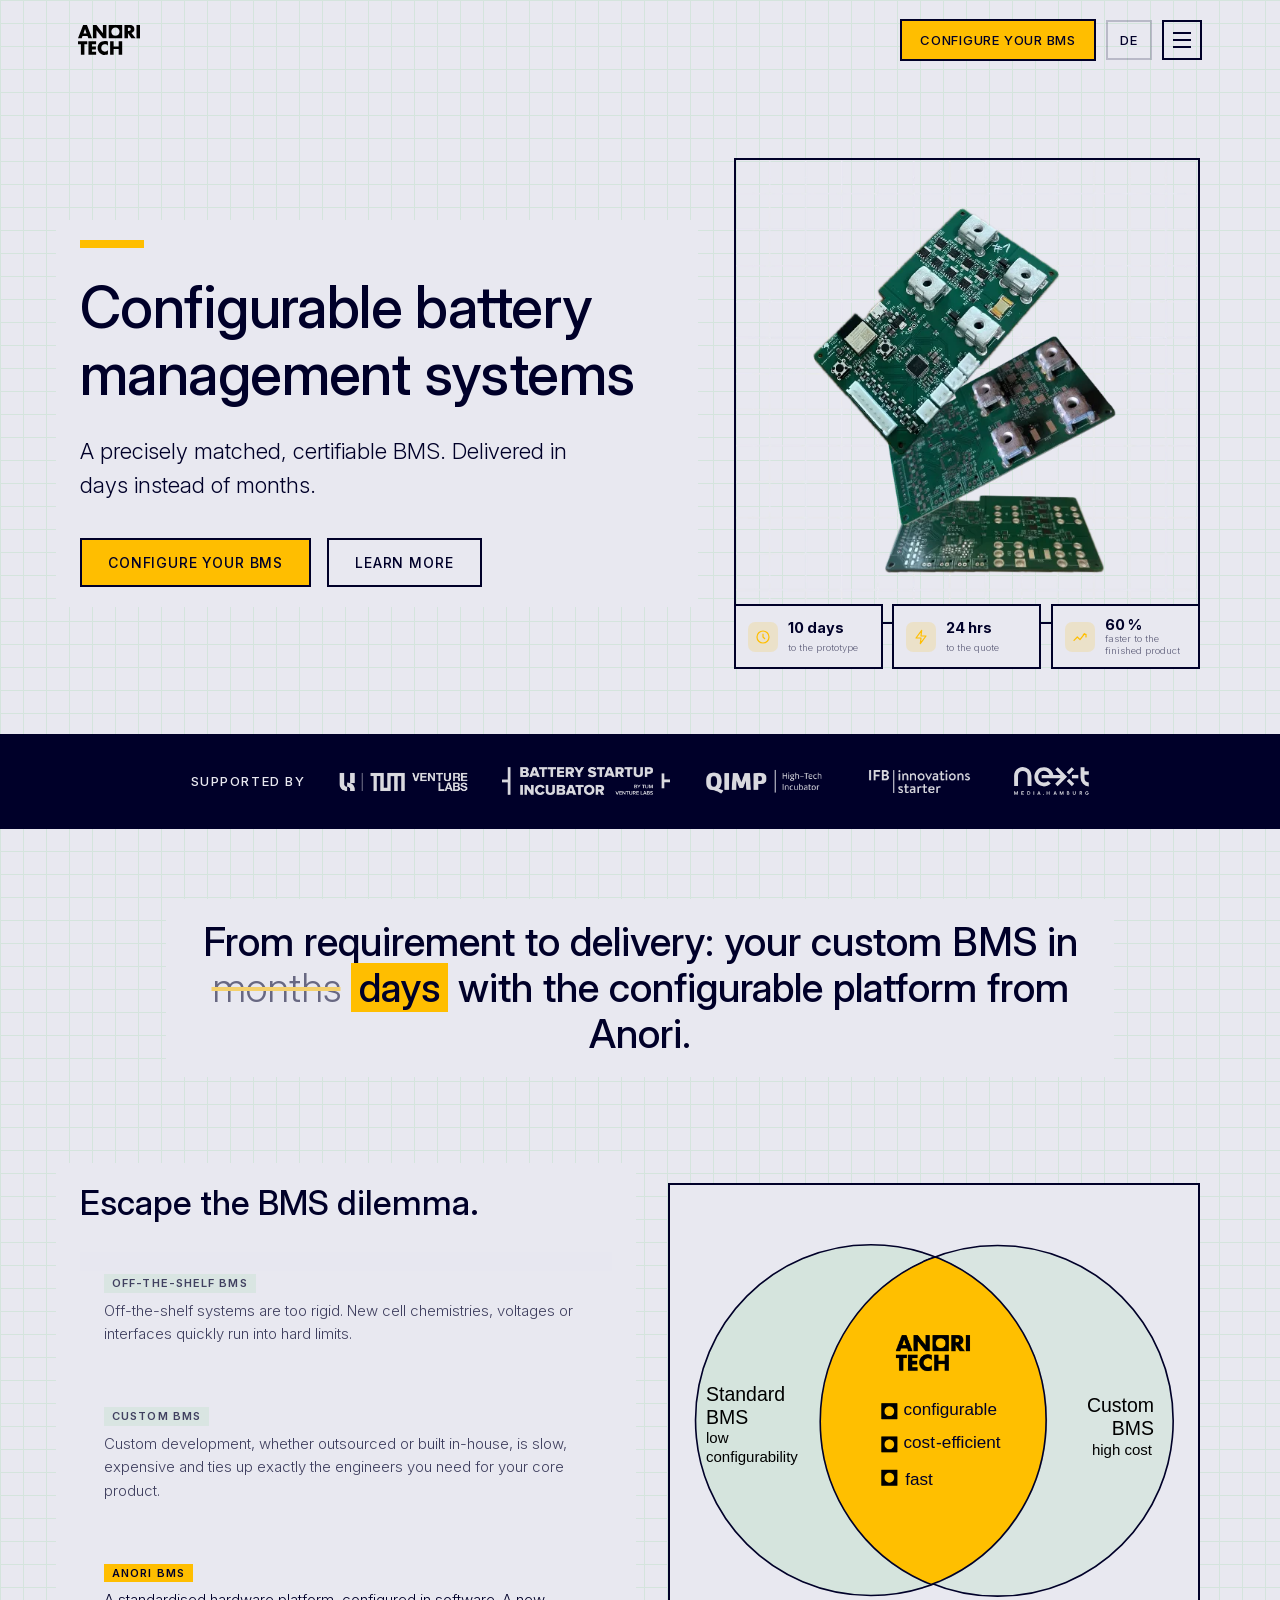
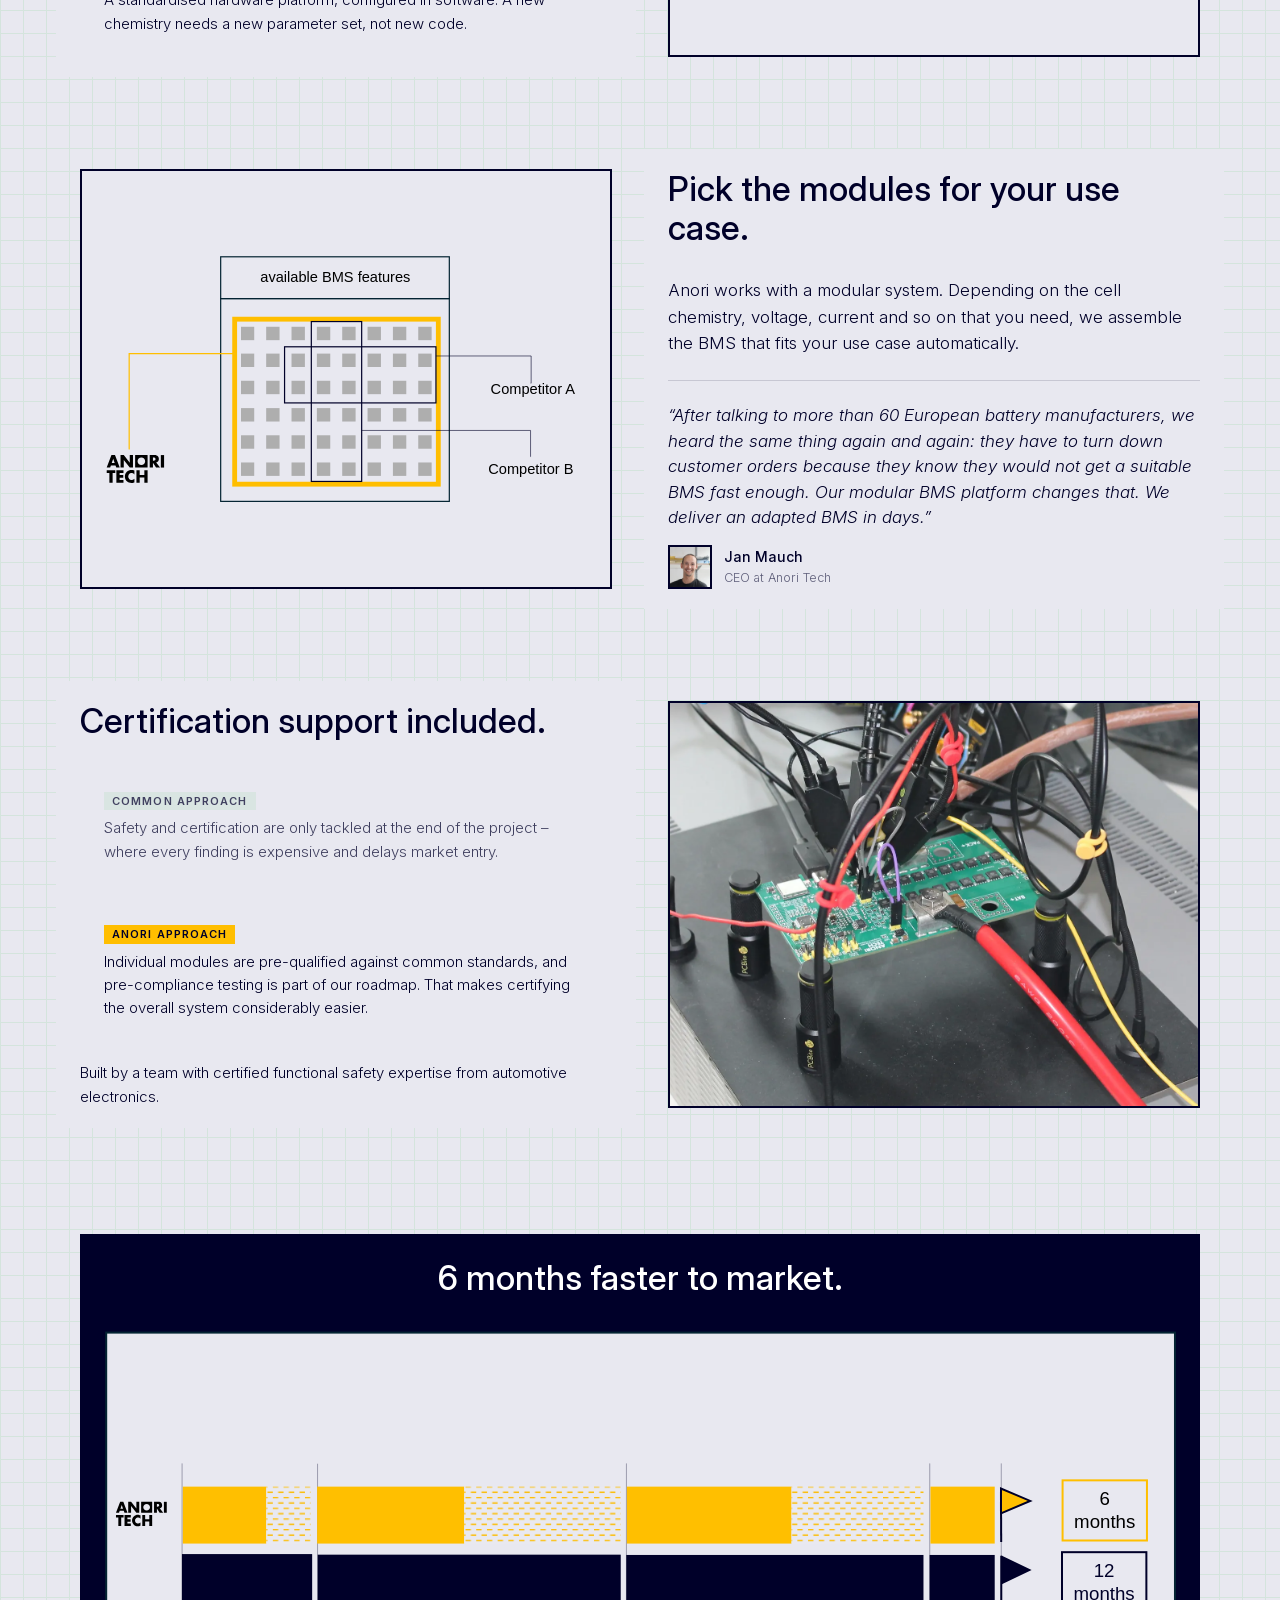
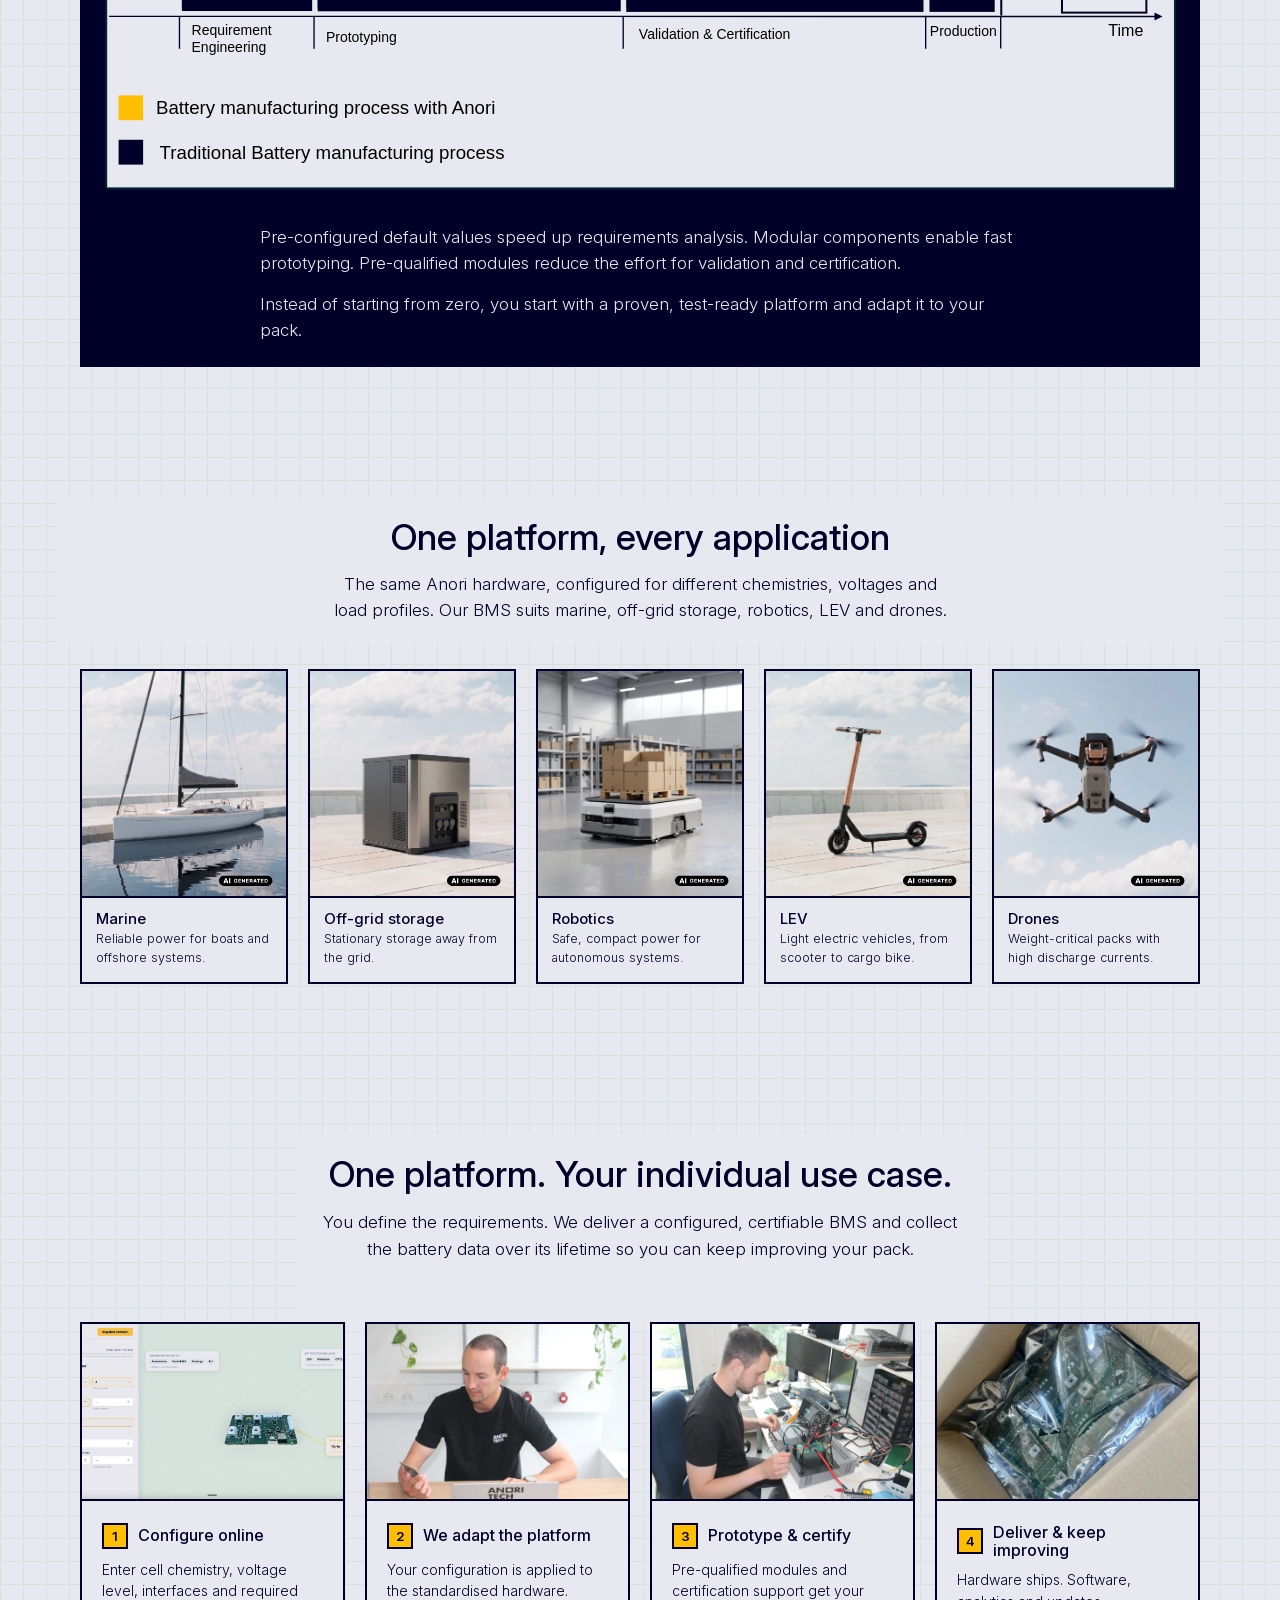
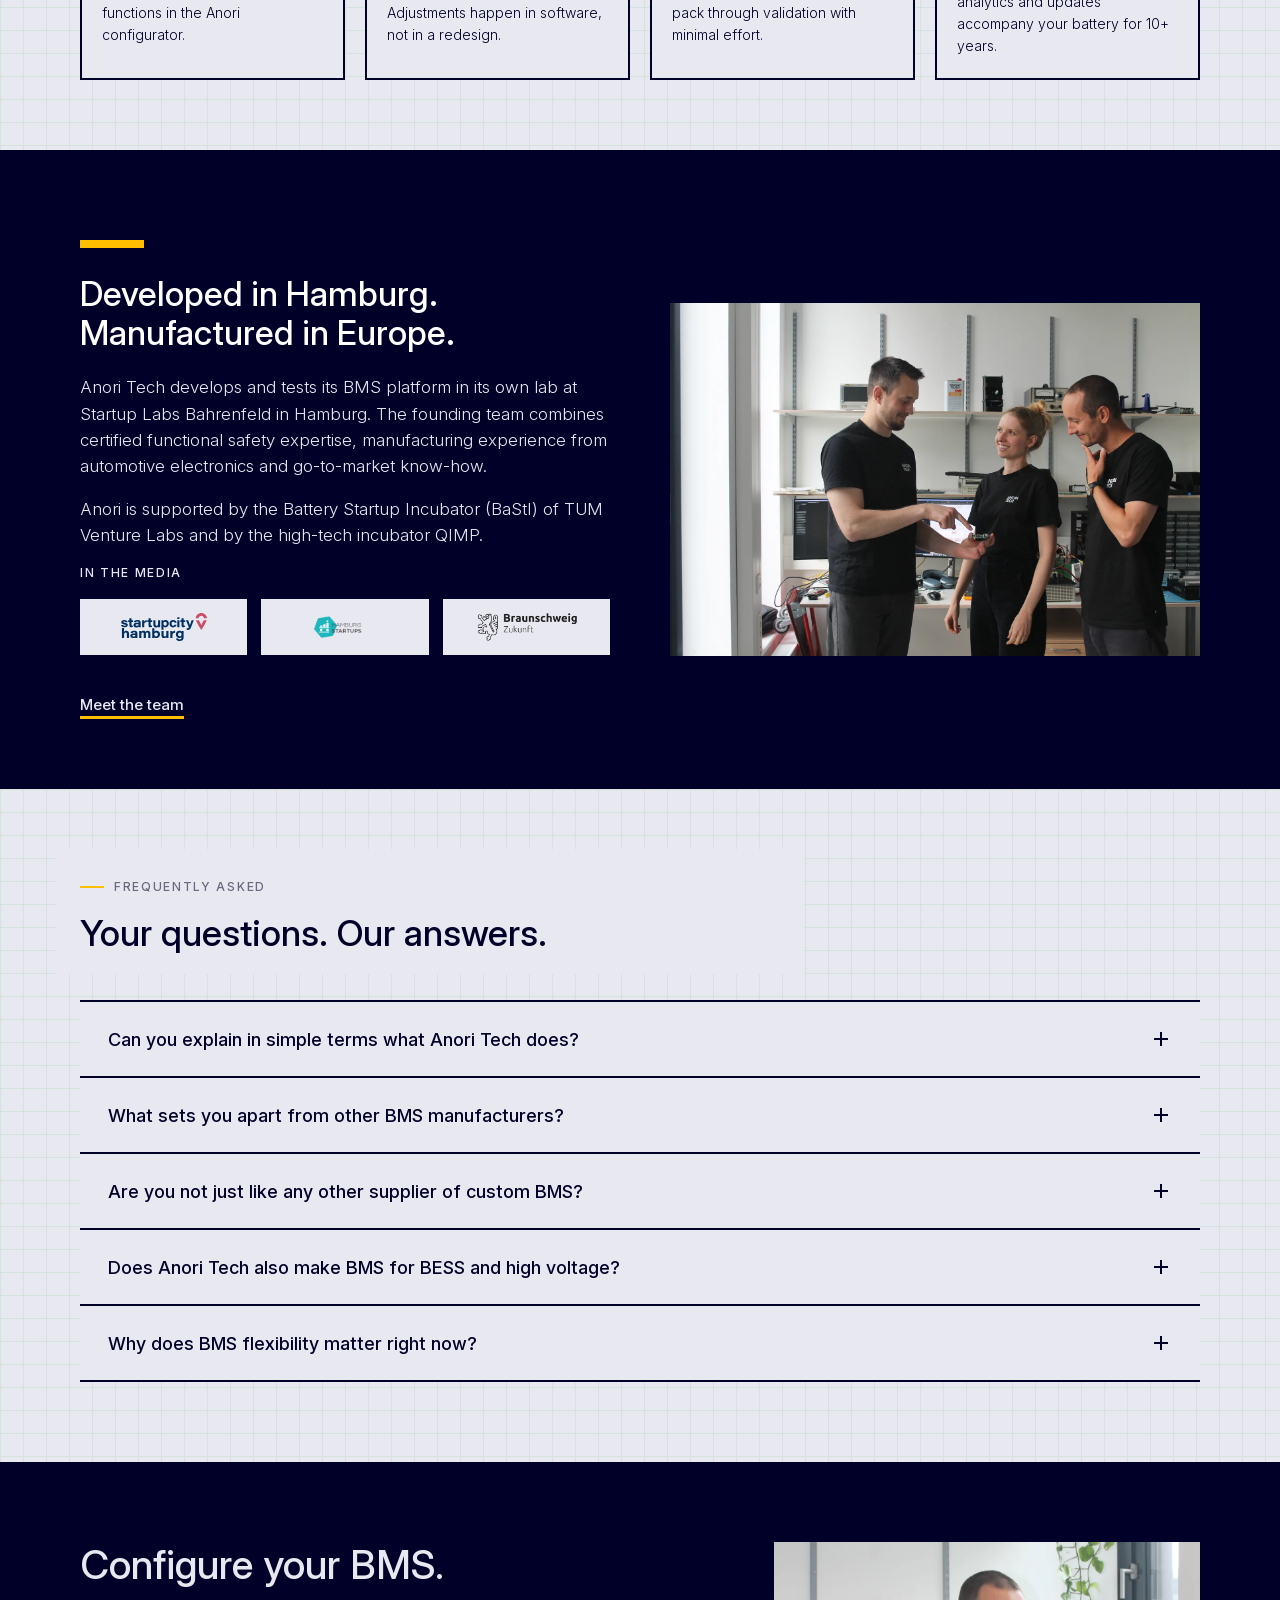
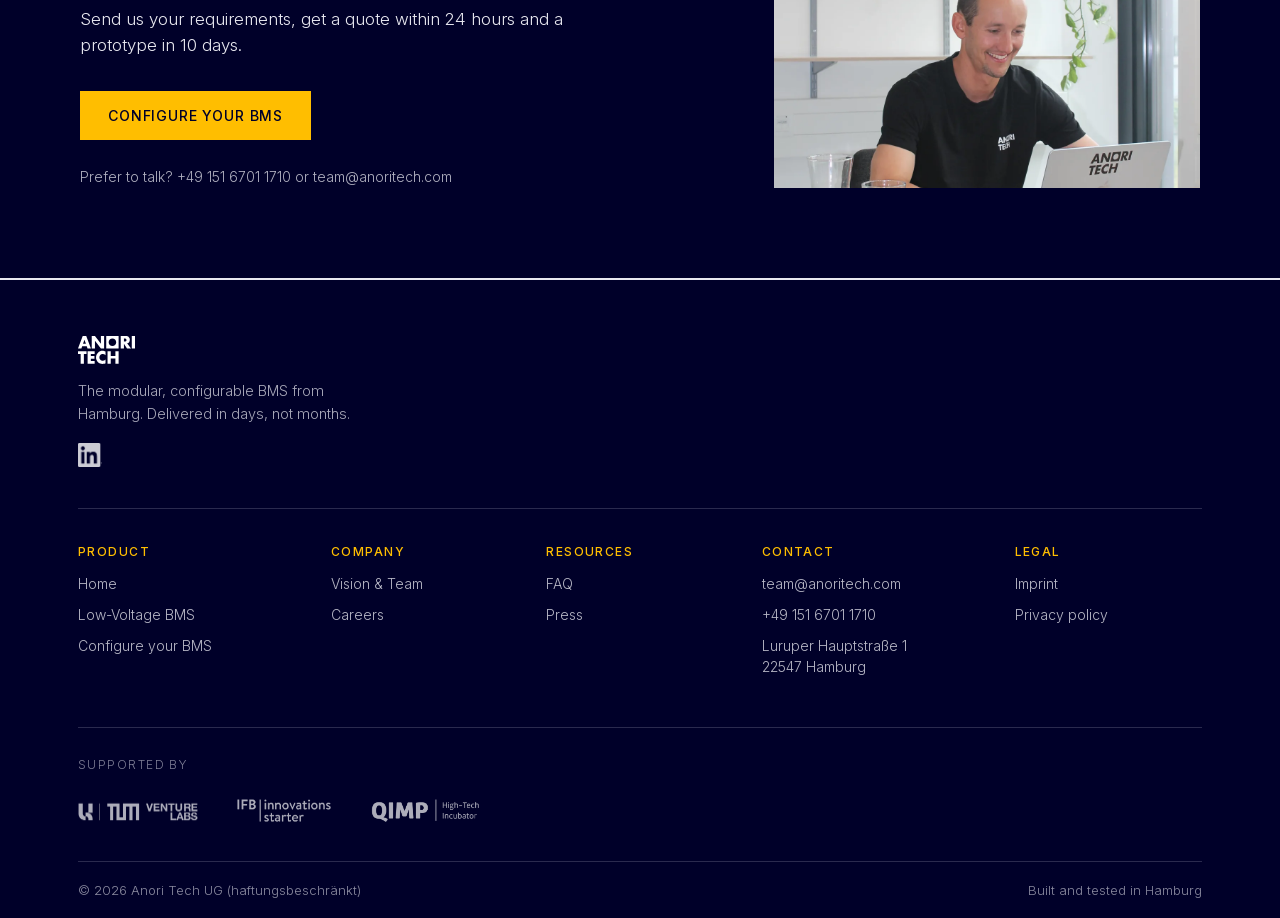
==== en/index.html @ 1305f23f "Website V2" ====
<!DOCTYPE html>
<html lang="en">
<head>
<meta charset="UTF-8">
<meta name="viewport" content="width=device-width, initial-scale=1">
<title data-i18n="meta.home.title">Anori Tech - Configurable battery management systems</title>
<meta name="description" content="A custom-fit, certifiable BMS delivered in days, instead of months. The configurable BMS platform from Hamburg." data-i18n-attr="content:meta.home.description">
<link rel="canonical" href="https://anoritech.com/en/">
<meta name="robots" content="index, follow, max-image-preview:large, max-snippet:-1">

<meta property="og:type" content="website">
<meta property="og:site_name" content="Anori Tech">
<meta property="og:title" content="Configurable battery management systems | Anori Tech" data-i18n-attr="content:meta.home.ogtitle">
<meta property="og:description" content="A custom-fit, certifiable BMS delivered in days, instead of months. The configurable BMS platform from Hamburg." data-i18n-attr="content:meta.home.description">
<meta property="og:url" content="https://anoritech.com/en/">
<meta property="og:image" content="https://anoritech.com/assets/img/og-en-home.jpg">
<meta property="og:image:width" content="1200">
<meta property="og:image:height" content="630">
<meta property="og:image:alt" content="Anori Low-Voltage BMS against a blue sky, next to the claim: configurable battery management systems" data-i18n-attr="content:meta.home.ogalt">
<meta property="og:locale" content="en_GB">
<meta name="twitter:card" content="summary_large_image">
<meta name="twitter:title" content="Configurable battery management systems | Anori Tech" data-i18n-attr="content:meta.home.ogtitle">
<meta name="twitter:description" content="A custom-fit, certifiable BMS delivered in days, instead of months. The configurable BMS platform from Hamburg." data-i18n-attr="content:meta.home.description">
<meta name="twitter:image" content="https://anoritech.com/assets/img/og-en-home.jpg">

<meta name="theme-color" content="#000029">
<link rel="icon" type="image/svg+xml" href="../assets/logos/anori-circlebox-blue500.svg">
<link rel="apple-touch-icon" href="../assets/img/apple-touch-icon.png">

<script>document.documentElement.classList.add('js');</script>
<link rel="preload" href="../assets/fonts/InterVariable.woff2" as="font" type="font/woff2" crossorigin>
<link rel="stylesheet" href="../assets/fonts/inter.css">
<link rel="stylesheet" href="../assets/site-chrome.css">
<style>
  :root{
    --orange:#FFBE00;
    --navy:#000029;
    --lightblue:#D4E4DD;
    --white:#E8E8F0;
    --pure:#FFFFFF;
    --hdr-h:80px;
    --t:.25s ease;
  }
  *{margin:0;padding:0;box-sizing:border-box;}
  /* height:auto ist Pflicht, sobald die Bilder width/height-Attribute tragen,
     sonst haelt der Browser die Attribut-Hoehe fest und das Bild wird
     verzerrt. Spezifischere Regeln weiter unten gewinnen weiterhin. */
  img,svg{max-width:100%;height:auto;display:block;}
  a{text-decoration:none;color:inherit;}
  body{
    font-family:'Inter', system-ui, -apple-system, 'Segoe UI', Roboto, 'Helvetica Neue', Arial, sans-serif;
    font-weight:300;
    color:var(--navy);
    background:var(--white);
    background-image:
      linear-gradient(var(--lightblue) 1px, transparent 1px),
      linear-gradient(90deg, var(--lightblue) 1px, transparent 1px);
    background-size:23px 23px;
    font-size:17px;
    line-height:1.55;
  }
  h1,h2,h3,h4{font-weight:500;line-height:1.15;}
  .wrap{max-width:1200px;margin:0 auto;padding:0 40px;}

  /* ---------- solid box behind text, hides the grid ----------
     Sized to the text block itself (not the full page width),
     so it never bleeds into an image next to it. */
  .solid{position:relative;}
  .solid > *{position:relative;z-index:1;}
  .solid::before{
    content:'';
    position:absolute;
    top:-20px;bottom:-20px;left:-24px;right:-24px;
    background:var(--white);
    z-index:0;
  }

  /* Header, Burger-Menu, Slide-in-Nav, Footer und .btn kommen jetzt
     komplett aus assets/site-chrome.css (siehe <link> oben) - das ist
     die einzige Quelle fuer diese Elemente auf allen vier Seiten.
     Hier folgt nur noch das Seiten-eigene Design (Hero, Cards, FAQ ...). */

  /* ---------- hero ---------- */
  .hero .wrap{display:grid;grid-template-columns:minmax(0,1.12fr) minmax(0,.88fr);gap:60px;align-items:center;padding:calc(var(--hdr-h) + 78px) 40px 64px;}
  .hero h1{font-size:58px;letter-spacing:-.01em;overflow-wrap:break-word;}
  .hero p.sub{font-size:22px;margin:26px 0 36px;max-width:520px;}
  .hero .cta{display:flex;gap:16px;}
  .accentbar{width:64px;height:8px;background:var(--orange);margin-bottom:26px;}

  /* hero right-side graphic, taken from the live site header */
  .hero-visual{width:100%;max-width:600px;margin-left:auto;}
  .hero-img-frame{border:2px solid var(--navy);background:transparent;padding:0;}
  .hero-img-frame img{width:100%;display:block;background:transparent;}
  .hero-metrics{display:grid;grid-template-columns:repeat(3,1fr);gap:10px;margin-top:-20px;position:relative;z-index:2;}
  .metric-card{
    border:2px solid var(--navy);border-radius:0;
    background:var(--white);padding:10px 12px;
    display:grid;grid-template-columns:auto 1fr;grid-template-rows:auto auto;
    align-items:center;column-gap:10px;text-align:left;
  }
  .metric-icon{
    grid-row:1/3;grid-column:1;
    width:30px;height:30px;border-radius:7px;
    background:rgba(255,190,0,.16);
    display:flex;align-items:center;justify-content:center;
  }
  .metric-card svg{width:16px;height:16px;stroke:var(--orange);}
  .metric-num{grid-row:1;grid-column:2;display:block;font-size:14.5px;font-weight:700;line-height:1.2;}
  .metric-label{grid-row:2;grid-column:2;font-size:9.5px;color:rgba(0,0,41,.55);line-height:1.25;}

  /* ---------- supporters ---------- */
  .supporters{background:var(--navy);}
  .supporters .wrap{padding:26px 30px;display:flex;align-items:center;gap:34px;justify-content:center;flex-wrap:wrap;}
  .supporters span{font-size:13px;letter-spacing:.12em;text-transform:uppercase;font-weight:500;white-space:nowrap;color:var(--white);}
  .supporters img{height:28px;width:auto;filter:brightness(0) invert(1);opacity:.85;}
  .supporters img[src*="qimp"]{height:33.6px;width:auto;}
  .supporters img[src*="ifb-hamburg"]{height:43.7px;width:auto;}

  /* ---------- big claim ---------- */
  .claim .wrap{padding:90px 40px 70px;text-align:center;}
  .claim h2{font-size:40px;max-width:900px;margin:0 auto;}
  .claim .strike{text-decoration:line-through;text-decoration-color:var(--orange);text-decoration-thickness:4px;font-weight:300;opacity:.55;}
  .claim .mark{background:var(--orange);padding:0 8px;}

  /* ---------- compare sections ---------- */
  section.compare{padding:56px 0;}
  .compare .wrap{display:grid;grid-template-columns:1fr 1fr;gap:56px;align-items:center;}
  .compare h2{font-size:34px;margin-bottom:30px;}
  .duo{display:grid;gap:18px;}
  .card{background:var(--white);padding:22px 24px;}
  .card.bad{opacity:.72;}
  .card h3{font-size:16px;font-weight:500;margin-bottom:6px;display:flex;align-items:center;gap:10px;}
  .card p{font-size:15px;}
  .tag{display:inline-block;font-size:11px;letter-spacing:.1em;text-transform:uppercase;font-weight:600;padding:3px 8px;}
  .tag.bad{background:var(--lightblue);}
  .tag.good{background:var(--orange);}
  .compare img{width:100%;display:block;border:2px solid var(--navy);}
  .compare img.noborder{border:none;}
  .linkmore{font-weight:500;font-size:15px;border-bottom:3px solid var(--orange);display:inline-block;margin-top:22px;}

  /* Framed image (Dilemma + Features): black border, padding ~1 grid tile (24px),
     stretched to the height of the text column, image centered inside */
  .framed .wrap{align-items:stretch;}
  .img-frame{
    border:2px solid var(--navy);background:var(--white);
    padding:24px;
    display:flex;align-items:center;justify-content:center;
    min-height:0;min-width:0;
  }
  .img-frame img{width:100%;max-height:100%;object-fit:contain;display:block;}

  /* Certification image: no border/padding frame; cropped (cover) so it
     exactly matches the text column's height, no letterboxing.
     min-height/min-width:0 lets this grid item actually shrink to the
     row height set by the text column, instead of growing to the
     image's own natural size (default flex/grid item behavior). */
  .cert .wrap{align-items:stretch;}
  .cert-frame{display:flex;min-height:0;min-width:0;}
  .cert-frame img{width:100%;height:100%;object-fit:cover;display:block;}

  /* CEO quote, now inline inside the Features text block */
  .quote-inline{margin-top:24px;padding-top:22px;border-top:1px solid rgba(0,0,41,.14);}
  .quote-inline .qtext{font-size:17px;font-style:italic;line-height:1.5;margin-bottom:14px;}
  .quote-inline .qauthor{display:flex;align-items:center;gap:12px;}
  .quote-inline .qauthor img{width:44px;height:44px;object-fit:cover;border:2px solid var(--navy);display:block;}
  .quote-inline .qname{font-weight:500;font-size:14px;}
  .quote-inline .qrole{font-size:12.5px;color:rgba(0,0,41,.6);}

  /* ---------- full-width graphic section ---------- */
  .fullwide{padding:70px 0;}
  .fullwide h2{font-size:34px;}
  .fullwide-img{width:100%;display:block;}
  /* Navy is a boxed panel (content-width), not a full-bleed background */
  .fullwide-box{background:var(--navy);color:var(--white);padding:24px;}
  .fullwide-box .solid::before{display:none;}
  .fullwide-box h2{color:var(--pure);}
  .fullwide-box p{color:var(--white);}

  /* ---------- timeline ---------- */
  .timeline{background:var(--white);border:2px solid var(--navy);padding:34px 30px;}
  .timeline .row{margin-bottom:26px;}
  .timeline .label{font-size:13px;letter-spacing:.08em;text-transform:uppercase;font-weight:500;margin-bottom:8px;display:flex;justify-content:space-between;}
  .bar{height:34px;display:flex;}
  .bar div{height:100%;display:flex;align-items:center;justify-content:center;font-size:11px;font-weight:500;color:var(--navy);border-right:2px solid var(--pure);}
  .b1{background:var(--lightblue);}
  .b2{background:#b9cfc6;}
  .b3{background:#9db9ae;}
  .b4{background:var(--orange);}
  .timeline .note{font-size:14px;margin-top:4px;}
  .savings{font-size:15px;font-weight:500;background:var(--orange);display:inline-block;padding:4px 12px;margin-top:6px;}

  /* ---------- process ---------- */
  .process .wrap{padding:90px 40px 70px;}
  /* keep the readability box behind the heading, but stop it at its own
     bottom edge (instead of the usual -20px overshoot) and add clearance
     below, so it never bleeds into the step images underneath. */
  .process .solid{margin-bottom:26px;}
  .process .solid::before{bottom:0;}
  .process h2{font-size:36px;text-align:center;margin-bottom:14px;}
  .process p.lead{text-align:center;max-width:640px;margin:0 auto 54px;}
  .steps{display:grid;grid-template-columns:repeat(4,1fr);gap:20px;}
  .step-wrap{display:flex;flex-direction:column;}
  .step-img{width:100%;aspect-ratio:3/2;object-fit:cover;display:block;border:2px solid var(--navy);border-bottom:none;}
  .step{border:2px solid var(--navy);background:var(--white);padding:22px 20px;position:relative;flex:1;}
  .step-head{display:flex;align-items:center;gap:10px;margin-bottom:10px;}
  .step .n{flex-shrink:0;width:26px;height:26px;background:var(--orange);border:2px solid var(--navy);display:flex;align-items:center;justify-content:center;font-weight:600;font-size:13px;}
  .step h3{font-size:16px;font-weight:500;margin:0;}
  .step p{font-size:14px;}

  /* ---------- use cases (same grid-pattern background as the rest of the page) ---------- */
  .cases .wrap{padding:80px 40px;}
  .cases h2{font-size:36px;text-align:center;margin-bottom:12px;}
  .cases p.lead{text-align:center;max-width:620px;margin:0 auto 46px;}
  .casegrid{display:grid;grid-template-columns:repeat(5,1fr);gap:20px;}
  .case{border:2px solid var(--navy);background:var(--white);}
  .case-img-wrap{position:relative;}
  .case-img-wrap img{width:100%;aspect-ratio:9/10;object-fit:cover;display:block;border-bottom:2px solid var(--navy);}
  .case-img-wrap .ai-label{position:absolute;right:6px;bottom:6px;width:34%;height:auto;aspect-ratio:auto;border:none;display:block;}
  .case h3{font-size:15px;font-weight:500;padding:12px 14px 2px;}
  .case p{font-size:12.5px;padding:0 14px 14px;}

  /* ---------- team (blue/navy background, image right, text left) ---------- */
  .team{background:var(--navy);color:var(--white);}
  .team .wrap{padding:90px 40px 70px;display:grid;grid-template-columns:1fr 1fr;gap:60px;align-items:center;}
  .team img{width:100%;border:none;display:block;}
  .team h2{font-size:34px;margin-bottom:22px;color:var(--pure);}
  .team p{margin-bottom:16px;color:var(--white);}
  .team .solid::before{display:none;}
  .team .linkmore{color:var(--white);}
  .media-row-label{font-size:12px;letter-spacing:.14em;text-transform:uppercase;font-weight:500;color:var(--white);margin:10px 0 14px;}
  .media-boxes{display:flex;flex-wrap:wrap;gap:14px;margin-bottom:16px;}
  .media-box{background:var(--white);padding:14px 18px;display:flex;align-items:center;justify-content:center;flex:1 1 140px;min-height:56px;}
  .media-box img{max-height:28px;width:auto;display:block;}

  /* ---------- FAQ ---------- */
  .faqsec .wrap{padding:80px 40px;}
  .faqsec h2{font-size:36px;margin-bottom:12px;}
  .faqsec .eyebrow{display:inline-flex;align-items:center;gap:10px;font-size:12px;font-weight:500;letter-spacing:.14em;text-transform:uppercase;color:rgba(0,0,41,.55);margin-bottom:16px;}
  .faqsec .eyebrow::before{content:'';width:24px;height:2px;background:var(--orange);}
  .faqsec .section-head{max-width:700px;margin-bottom:46px;}
  .faq{border-top:2px solid var(--navy);}
  .faq-item{border-bottom:2px solid var(--navy);background:var(--white);padding:26px 28px;}
  .faq-q{
    display:flex;align-items:center;justify-content:space-between;gap:16px;
    width:100%;font-size:18px;font-weight:500;
    background:none;border:none;color:inherit;font-family:inherit;
    text-align:left;cursor:pointer;
  }
  .faq-icon{flex-shrink:0;width:22px;height:22px;position:relative;}
  .faq-icon::before,.faq-icon::after{
    content:'';position:absolute;top:50%;left:50%;
    background:var(--navy);transition:transform .25s ease,opacity .25s ease;
  }
  .faq-icon::before{width:14px;height:2px;transform:translate(-50%,-50%);}
  .faq-icon::after{width:2px;height:14px;transform:translate(-50%,-50%);}
  .faq-item.open .faq-icon::after{transform:translate(-50%,-50%) rotate(90deg);opacity:0;}
  .faq-a{max-height:0;overflow:hidden;transition:max-height .35s ease;}
  .faq-item.open .faq-a{max-height:2000px;}
  .faq-a-inner{padding-top:14px;}
  .faq-a p{font-size:15px;color:rgba(0,0,41,.8);}
  .faq-a p + p{margin-top:12px;}
  .faq-a ol{counter-reset:faqnum;margin-top:14px;list-style:none;padding-left:0;}
  .faq-a ol li{counter-increment:faqnum;font-size:15px;color:rgba(0,0,41,.8);margin-bottom:12px;}
  .faq-a ol li:last-child{margin-bottom:0;}
  .faq-a ol li::before{
    content:counter(faqnum) ". ";
    font-weight:600;color:var(--navy);
  }
  .faq-a ol li strong{color:var(--navy);}

  /* ---------- cta ---------- */
  .cta-final{background:var(--navy);color:var(--white);}
  .cta-final .wrap{display:grid;grid-template-columns:1.2fr .8fr;gap:56px;align-items:stretch;padding:80px 40px 90px;}
  .cta-final h2{font-size:40px;margin-bottom:18px;}
  .cta-final p.lead{max-width:560px;margin-bottom:32px;}
  .cta-final .buttons{display:flex;gap:16px;justify-content:flex-start;margin-bottom:26px;}
  .cta-final .btn{border-color:var(--orange);}
  .cta-final .cta-contact{font-size:14px;color:rgba(232,232,240,.75);}
  .cta-final .cta-contact span{border-bottom:1px solid var(--orange);}
  .cta-final-frame{position:relative;overflow:hidden;min-height:0;min-width:0;}
  .cta-final-frame img{position:absolute;inset:0;width:100%;height:100%;object-fit:cover;display:block;}

  /* ---------- scroll-triggered reveal animations ---------- */
  .js .reveal{
    opacity:0;
    transform:translateY(28px);
    transition:opacity .7s cubic-bezier(.22,.61,.36,1),transform .7s cubic-bezier(.22,.61,.36,1);
    will-change:opacity,transform;
  }
  .js .reveal.in-view{opacity:1;transform:translateY(0);}

  /* header stats: staggered, one after another */
  .js .hero-metrics .metric-card:nth-child(1){transition-delay:.05s;}
  .js .hero-metrics .metric-card:nth-child(2){transition-delay:.18s;}
  .js .hero-metrics .metric-card:nth-child(3){transition-delay:.31s;}

  /* use-case boxes (image + text): staggered */
  .js .casegrid .case:nth-child(1){transition-delay:.05s;}
  .js .casegrid .case:nth-child(2){transition-delay:.14s;}
  .js .casegrid .case:nth-child(3){transition-delay:.23s;}
  .js .casegrid .case:nth-child(4){transition-delay:.32s;}
  .js .casegrid .case:nth-child(5){transition-delay:.41s;}

  /* process steps: staggered */
  .js .steps .step-wrap:nth-child(1){transition-delay:.05s;}
  .js .steps .step-wrap:nth-child(2){transition-delay:.16s;}
  .js .steps .step-wrap:nth-child(3){transition-delay:.27s;}
  .js .steps .step-wrap:nth-child(4){transition-delay:.38s;}

  /* marker sweep for the highlighted "days" word in the claim */
  .js .mark{
    background:linear-gradient(90deg,var(--orange),var(--orange)) no-repeat;
    background-size:0% 100%;
    transition:background-size 1s cubic-bezier(.22,.61,.36,1);
  }
  .js .mark.marker-play{background-size:100% 100%;}

  @media (prefers-reduced-motion:reduce){
    .js .reveal{opacity:1 !important;transform:none !important;transition:none !important;}
    .js .mark{background-size:100% 100% !important;transition:none !important;}
  }

  /* ================= mobile ================= */
  @media (max-width:860px){
    .wrap{padding:0 24px;}
    .hero .wrap{grid-template-columns:1fr;gap:40px;padding:calc(var(--hdr-h) + 40px) 24px 48px;}
    .hero h1{font-size:40px;}
    .hero p.sub{font-size:18px;}
    .hero-visual{max-width:100%;margin:0;}
    .hero-metrics{margin-top:-16px;}
    .claim h2{font-size:28px;}
    .compare h2{font-size:26px;}
    .compare .wrap{grid-template-columns:1fr;gap:32px;}
    .img-frame{padding:20px;}
    .cert-frame img{height:auto;object-fit:contain;}
    .cta-final .wrap{grid-template-columns:1fr;gap:32px;}
    .cta-final-frame{position:static;min-height:220px;}
    .cta-final-frame img{position:static;height:auto;object-fit:contain;}
    .casegrid{grid-template-columns:repeat(2,1fr);}
    .steps{grid-template-columns:1fr 1fr;}
    .team .wrap{grid-template-columns:1fr;gap:32px;padding-top:64px;}
    .fullwide-box{padding:18px;}
  }
  @media (max-width:560px){
    .wrap{padding:0 18px;}
    .hero h1{font-size:32px;}
    .hero .cta{flex-direction:column;align-items:flex-start;}
    .hero-metrics{gap:8px;}
    .metric-card{padding:8px 10px;column-gap:8px;}
    .metric-icon{width:26px;height:26px;}
    .metric-card svg{width:14px;height:14px;}
    .metric-num{font-size:12.5px;}
    .metric-label{font-size:8.5px;}
    .casegrid{grid-template-columns:1fr 1fr;gap:12px;}
    .steps{grid-template-columns:1fr;}
    .cta-final .buttons{flex-direction:column;align-items:flex-start;}
    .supporters .wrap{gap:18px;}
    .duo{gap:14px;}
    .faq-q{font-size:16px;}
  }
  /* very small phones: 3 metric boxes side by side get too cramped, stack instead */
  @media (max-width:400px){
    .hero-metrics{grid-template-columns:1fr;}
    .metric-card{padding:10px 14px;column-gap:12px;}
    .metric-icon{width:32px;height:32px;}
    .metric-card svg{width:16px;height:16px;}
    .metric-num{font-size:15px;}
    .metric-label{font-size:11px;}
  }
</style>

<script type="application/ld+json">
{
  "@context": "https://schema.org",
  "@graph": [
    {
      "@type": "Organization",
      "@id": "https://anoritech.com/#organization",
      "name": "Anori Tech UG (haftungsbeschränkt)",
      "alternateName": [
        "Anori Tech",
        "Anoritech",
        "Anori"
      ],
      "url": "https://anoritech.com/",
      "logo": {
        "@type": "ImageObject",
        "url": "https://anoritech.com/assets/logos/anori-black.svg"
      },
      "image": "https://anoritech.com/assets/img/og-en-home.jpg",
      "description": "Anori Tech is a software-defined BMS platform from Hamburg. Battery pack manufacturers configure their battery management system instead of developing it, and receive a custom-fit, certifiable BMS in days rather than months.",
      "email": "team@anoritech.com",
      "telephone": "+4915167011710",
      "foundingDate": "2025-11-28",
      "legalName": "Anori Tech UG (haftungsbeschränkt)",
      "address": {
        "@type": "PostalAddress",
        "streetAddress": "Luruper Hauptstraße 1",
        "postalCode": "22547",
        "addressLocality": "Hamburg",
        "addressRegion": "Hamburg",
        "addressCountry": "DE"
      },
      "contactPoint": {
        "@type": "ContactPoint",
        "email": "team@anoritech.com",
        "telephone": "+4915167011710",
        "contactType": "sales",
        "areaServed": "EU",
        "availableLanguage": [
          "de",
          "en"
        ]
      },
      "sameAs": [
        "https://www.linkedin.com/company/anori-tech/"
      ],
      "founder": [
        {
          "@type": "Person",
          "name": "Stefan Akatyschew",
          "jobTitle": "Chief Technology Officer",
          "sameAs": "https://www.linkedin.com/in/sakatyschew/"
        },
        {
          "@type": "Person",
          "name": "Jan Mauch",
          "jobTitle": "Chief Executive Officer",
          "sameAs": "https://www.linkedin.com/in/janmauch/"
        },
        {
          "@type": "Person",
          "name": "Anina Tietjens",
          "jobTitle": "Chief Operating Officer",
          "sameAs": "https://www.linkedin.com/in/anina-tietjens/"
        }
      ],
      "knowsAbout": [
        "BMS",
        "Battery Management System",
        "Cell balancing",
        "State of Charge",
        "State of Health",
        "LFP",
        "Battery pack development",
        "UN ECE R10",
        "ISO 23625",
        "EU Battery Regulation 2023/1542"
      ]
    },
    {
      "@type": "WebSite",
      "@id": "https://anoritech.com/#website",
      "url": "https://anoritech.com/",
      "name": "Anori Tech",
      "inLanguage": [
        "de-DE",
        "en-GB"
      ],
      "publisher": {
        "@id": "https://anoritech.com/#organization"
      }
    },
    {
      "@type": "WebPage",
      "@id": "https://anoritech.com/en/#webpage",
      "url": "https://anoritech.com/en/",
      "name": "Anori Tech - Configurable battery management systems",
      "description": "A custom-fit, certifiable BMS delivered in days, instead of months. The configurable BMS platform from Hamburg.",
      "isPartOf": {
        "@id": "https://anoritech.com/#website"
      },
      "about": {
        "@id": "https://anoritech.com/#organization"
      },
      "primaryImageOfPage": "https://anoritech.com/assets/img/og-en-home.jpg",
      "inLanguage": "en-GB",
      "datePublished": "2026-08-14",
      "dateModified": "2026-08-14"
    }
  ]
}
</script>
<link rel="alternate" hreflang="de" href="https://anoritech.com/">
<link rel="alternate" hreflang="en" href="https://anoritech.com/en/">
<link rel="alternate" hreflang="x-default" href="https://anoritech.com/">
</head>
<body>

<a class="skip-link" href="#main" data-i18n="a11y.skip">Skip to content</a>

<div class="nav-backdrop" id="nav-backdrop"></div>

<nav id="nav-menu" aria-label="Main navigation" data-i18n-attr="aria-label:nav.aria.main">
  <button class="nav-close" aria-label="Close menu" data-i18n-attr="aria-label:nav.aria.close">&times;</button>
  <div class="nav-label" data-i18n="nav.label">Menu</div>
  <a class="nav-link active" href="index.html" data-i18n="nav.home">Home</a>
  <a class="nav-link" href="low-voltage-bms.html" data-i18n="nav.lv">Low-Voltage BMS</a>
  <a class="nav-link" href="vision-team.html" data-i18n="nav.vision">Vision &amp; Team</a>
  <a class="nav-link" href="https://nice-channel-658.notion.site/Careers-at-Anori-Tech-3834b6f765ee809885d5fef8bb0c7580" target="_blank" rel="noopener"><span data-i18n="nav.career">Careers</span></a>
  <div class="nav-cta"><a class="btn" href="konfigurieren.html" data-i18n="cta.configure">Configure your BMS</a></div>
  <div class="nav-meta">
    <a href="mailto:team@anoritech.com"><span>team@anoritech.com</span></a>
    <a href="tel:+4915167011710"><span>+49 151 6701 1710</span></a>
  </div>
</nav>

<header id="hdr">
  <div class="wrap hdr-inner">
    <a class="hdr-logo" href="index.html" aria-label="Anori Tech, to the homepage" data-i18n-attr="aria-label:a11y.logohome">
      <img class="logo-dark" src="../assets/logos/anori-black.svg" alt="Anori Tech" width="130" height="30" loading="eager" decoding="async">
      <img class="logo-light" src="../assets/logos/anori-white.svg" alt="Anori Tech" width="130" height="30" loading="eager" decoding="async">
    </a>
    <div class="hdr-right">
      <a class="btn btn-sm" href="konfigurieren.html" data-i18n="cta.configure2">Configure your BMS</a>
      <a class="lang-btn" href="../index.html" hreflang="de" aria-label="Auf Deutsch umschalten">DE</a>
      <button class="burger-btn" id="burger-btn" aria-label="Open menu" data-i18n-attr="aria-label:nav.aria.open" aria-expanded="false" aria-controls="nav-menu">
        <span></span><span></span><span></span>
      </button>
    </div>
  </div>
</header>

<main id="main">

<section class="hero">
  <div class="wrap">
    <div class="solid">
      <div class="accentbar"></div>
      <h1 data-i18n="home.hero.h1">Configurable battery management systems</h1>
      <p class="sub" data-i18n="home.hero.sub">A precisely matched, certifiable BMS. Delivered in days instead of months.</p>
      <div class="cta">
        <a class="btn" href="konfigurieren.html" data-i18n="home.hero.cta1">Configure your BMS</a>
        <a class="btn btn-white" href="#wie-es-funktioniert" data-i18n="home.hero.cta2">Learn more</a>
      </div>
    </div>
    <div class="hero-visual">
      <div class="hero-img-frame">
        <img src="../assets/img/bms-header.webp" alt="Anori Low-Voltage BMS, hardware developed in Hamburg" width="620" height="620" loading="eager" decoding="async" fetchpriority="high" data-i18n-attr="alt:alt.bms-header">
      </div>
      <div class="hero-metrics">
        <div class="metric-card reveal">
          <div class="metric-icon"><svg viewBox="0 0 24 24" fill="none" stroke-width="1.8"><circle cx="12" cy="12" r="9"/><path d="M12 7v5l3 3"/></svg></div>
          <span class="metric-num" data-i18n="home.hero.metric1.num">10 days</span>
          <span class="metric-label" data-i18n="home.hero.metric1.label">to the prototype</span>
        </div>
        <div class="metric-card reveal">
          <div class="metric-icon"><svg viewBox="0 0 24 24" fill="none" stroke-width="1.8"><path d="M13 2L4.5 13.5H12L11 22L19.5 10.5H12L13 2z" stroke-linecap="round" stroke-linejoin="round"/></svg></div>
          <span class="metric-num" data-i18n="home.hero.metric2.num">24 hrs</span>
          <span class="metric-label" data-i18n="home.hero.metric2.label">to the quote</span>
        </div>
        <div class="metric-card reveal">
          <div class="metric-icon"><svg viewBox="0 0 24 24" fill="none" stroke-width="1.8"><path d="M3 17l5-5 4 4 7-9" stroke-linecap="round" stroke-linejoin="round"/><path d="M17 8h4v4" stroke-linecap="round" stroke-linejoin="round"/></svg></div>
          <span class="metric-num" data-i18n="home.hero.metric3.num">60 %</span>
          <span class="metric-label" data-i18n="home.hero.metric3.label">faster to the finished product</span>
        </div>
      </div>
    </div>
  </div>
</section>

<div class="supporters">
  <div class="wrap">
    <span data-i18n="ft.supportedby">Supported by</span>
    <img src="../assets/logos/tum-venture-labs.png" alt="TUM Venture Labs" width="1920" height="417" loading="lazy" decoding="async">
    <img src="../assets/logos/basti.png" alt="BaStI" width="600" height="100" loading="lazy" decoding="async">
    <img src="../assets/logos/qimp.png" alt="QIMP" width="1583" height="440" loading="lazy" decoding="async">
    <img src="../assets/logos/ifb-hamburg.png" alt="IFB Hamburg" width="1423" height="515" loading="lazy" decoding="async">
    <img src="../assets/logos/nextmedia-hamburg.svg" alt="nextMedia.Hamburg" width="320" height="118" loading="lazy" decoding="async">
  </div>
</div>

<div class="claim">
  <div class="wrap">
    <div class="solid" style="max-width:900px;margin:0 auto;">
      <h2 data-i18n="home.claim.h2">From requirement to delivery: your custom BMS in <span class="strike">months</span> <span class="mark">days</span> with the configurable platform from Anori.</h2>
    </div>
  </div>
</div>

<section class="compare framed">
  <div class="wrap">
    <div class="solid">
      <h2 data-i18n="home.dilemma.h2">Escape the BMS dilemma.</h2>
      <div class="duo">
        <div class="card bad">
          <h3><span class="tag bad" data-i18n="home.dilemma.bad1.tag">Off-the-shelf BMS</span></h3>
          <p data-i18n="home.dilemma.bad1.p">Off-the-shelf systems are too rigid. New cell chemistries, voltages or interfaces quickly run into hard limits.</p>
        </div>
        <div class="card bad">
          <h3><span class="tag bad" data-i18n="home.dilemma.bad2.tag">Custom BMS</span></h3>
          <p data-i18n="home.dilemma.bad2.p">Custom development, whether outsourced or built in-house, is slow, expensive and ties up exactly the engineers you need for your core product.</p>
        </div>
        <div class="card good">
          <h3><span class="tag good" data-i18n="home.dilemma.good.tag">Anori BMS</span></h3>
          <p data-i18n="home.dilemma.good.p">A standardised hardware platform, configured in software. A new chemistry needs a new parameter set, not new code.</p>
        </div>
      </div>
    </div>
    <div class="img-frame reveal">
      <img class="noborder" src="../assets/img/svg/venn-diagramm-en.svg" alt="Anori BMS: the best of a standard and a custom BMS" data-i18n-attr="src:home.dilemma.venn.src,alt:home.dilemma.venn.alt" loading="lazy" decoding="async" width="2044" height="1508">
    </div>
  </div>
</section>

<section class="compare framed">
  <div class="wrap">
    <div class="img-frame reveal">
      <img class="noborder" src="../assets/img/svg/features-en.svg" alt="Available BMS features from Anori compared to competitors" data-i18n-attr="src:home.features.svg.src,alt:home.features.svg.alt" loading="lazy" decoding="async" width="2727" height="1394">
    </div>
    <div class="solid">
      <h2 data-i18n="home.features.h2">Pick the modules for your use case.</h2>
      <p data-i18n="home.features.p">Anori works with a modular system. Depending on the cell chemistry, voltage, current and so on that you need, we assemble the BMS that fits your use case automatically.</p>
      <div class="quote-inline">
        <p class="qtext" data-i18n="home.features.quote">“After talking to more than 60 European battery manufacturers, we heard the same thing again and again: they have to turn down customer orders because they know they would not get a suitable BMS fast enough. Our modular BMS platform changes that. We deliver an adapted BMS in days.”</p>
        <div class="qauthor">
          <img src="../assets/img/jan-quote.webp" alt="Jan Mauch, CEO of Anori Tech" width="430" height="430" loading="lazy" decoding="async" data-i18n-attr="alt:alt.jan-ceo">
          <div>
            <div class="qname">Jan Mauch</div>
            <div class="qrole" data-i18n="home.features.qrole">CEO at Anori Tech</div>
          </div>
        </div>
      </div>
    </div>
  </div>
</section>

<section class="compare cert">
  <div class="wrap">
    <div class="solid">
      <h2 data-i18n="home.cert.h2">Certification support included.</h2>
      <div class="duo">
        <div class="card bad">
          <h3><span class="tag bad" data-i18n="home.cert.bad.tag">Common approach</span></h3>
          <p data-i18n="home.cert.bad.p">Safety and certification are only tackled at the end of the project &ndash; where every finding is expensive and delays market entry.</p>
        </div>
        <div class="card good">
          <h3><span class="tag good" data-i18n="home.cert.good.tag">Anori approach</span></h3>
          <p data-i18n="home.cert.good.p">Individual modules are pre-qualified against common standards, and pre-compliance testing is part of our roadmap. That makes certifying the overall system considerably easier.</p>
        </div>
      </div>
      <p style="margin-top:20px;font-size:15px;" data-i18n="home.cert.note">Built by a team with certified functional safety expertise from automotive electronics.</p>
    </div>
    <div class="cert-frame reveal">
      <img src="../assets/img/bms-zoom.webp" alt="Close-up of an Anori BMS under test in the lab in Hamburg" width="1600" height="1000" loading="lazy" decoding="async" data-i18n-attr="alt:alt.bms-zoom">
    </div>
  </div>
</section>

<section class="fullwide">
  <div class="wrap">
    <div class="fullwide-box reveal">
      <div class="solid" style="max-width:640px;text-align:center;margin:0 auto 34px;">
        <h2 data-i18n="home.fullwide.h2">6 months faster to market.</h2>
      </div>
      <img class="fullwide-img" src="../assets/img/svg/timeline-en.svg" alt="Anori BMS, faster to market: 6 instead of 12 months" data-i18n-attr="src:home.fullwide.svg.src,alt:home.fullwide.svg.alt" loading="lazy" decoding="async" width="3672" height="1572">
      <div class="solid" style="max-width:760px;text-align:left;margin:34px auto 0;">
        <p data-i18n="home.fullwide.p1">Pre-configured default values speed up requirements analysis. Modular components enable fast prototyping. Pre-qualified modules reduce the effort for validation and certification.</p>
        <p style="margin-top:14px;" data-i18n="home.fullwide.p2">Instead of starting from zero, you start with a proven, test-ready platform and adapt it to your pack.</p>
      </div>
    </div>
  </div>
</section>

<div class="cases">
  <div class="wrap">
    <div class="solid">
      <h2 data-i18n="home.cases.h2">One platform, every application</h2>
      <p class="lead" data-i18n="home.cases.lead">The same Anori hardware, configured for different chemistries, voltages and load profiles. Our BMS suits marine, off-grid storage, robotics, LEV and drones.</p>
    </div>
    <div class="casegrid">
      <div class="case reveal"><div class="case-img-wrap"><img src="../assets/img/case-marine.webp" alt="Sailing yacht in a harbour, an application for the Anori Low-Voltage BMS in marine use" width="900" height="1019" loading="lazy" decoding="async" data-i18n-attr="alt:alt.case-marine"><img class="ai-label" src="../assets/img/EU-LABEL_AI_GENERATED_black.svg.webp" alt="AI-generated image" width="960" height="305" loading="lazy" decoding="async" data-i18n-attr="alt:alt.ai-label"></div><h3 data-i18n="home.cases.marine.h">Marine</h3><p data-i18n="home.cases.marine.p">Reliable power for boats and offshore systems.</p></div>
      <div class="case reveal"><div class="case-img-wrap"><img src="../assets/img/case-off-grid.webp" alt="Mobile energy storage unit outdoors, an application for the Anori Low-Voltage BMS in off-grid storage" width="900" height="1019" loading="lazy" decoding="async" data-i18n-attr="alt:alt.case-off-grid"><img class="ai-label" src="../assets/img/EU-LABEL_AI_GENERATED_black.svg.webp" alt="AI-generated image" width="960" height="305" loading="lazy" decoding="async" data-i18n-attr="alt:alt.ai-label"></div><h3 data-i18n="home.cases.offgrid.h">Off-grid storage</h3><p data-i18n="home.cases.offgrid.p">Stationary storage away from the grid.</p></div>
      <div class="case reveal"><div class="case-img-wrap"><img src="../assets/img/case-robotik.webp" alt="Autonomous transport robot in a warehouse, an application for the Anori Low-Voltage BMS in robotics" width="900" height="1019" loading="lazy" decoding="async" data-i18n-attr="alt:alt.case-robotik"><img class="ai-label" src="../assets/img/EU-LABEL_AI_GENERATED_black.svg.webp" alt="AI-generated image" width="960" height="305" loading="lazy" decoding="async" data-i18n-attr="alt:alt.ai-label"></div><h3 data-i18n="home.cases.robotics.h">Robotics</h3><p data-i18n="home.cases.robotics.p">Safe, compact power for autonomous systems.</p></div>
      <div class="case reveal"><div class="case-img-wrap"><img src="../assets/img/case-lev.webp" alt="E-scooter, an application for the Anori Low-Voltage BMS in light electric vehicles" width="900" height="1019" loading="lazy" decoding="async" data-i18n-attr="alt:alt.case-lev"><img class="ai-label" src="../assets/img/EU-LABEL_AI_GENERATED_black.svg.webp" alt="AI-generated image" width="960" height="305" loading="lazy" decoding="async" data-i18n-attr="alt:alt.ai-label"></div><h3 data-i18n="home.cases.lev.h">LEV</h3><p data-i18n="home.cases.lev.p">Light electric vehicles, from scooter to cargo bike.</p></div>
      <div class="case reveal"><div class="case-img-wrap"><img src="../assets/img/case-drohnen.webp" alt="Drone in flight, an application for the Anori Low-Voltage BMS in drones and UAVs" width="900" height="1019" loading="lazy" decoding="async" data-i18n-attr="alt:alt.case-drohnen"><img class="ai-label" src="../assets/img/EU-LABEL_AI_GENERATED_black.svg.webp" alt="AI-generated image" width="960" height="305" loading="lazy" decoding="async" data-i18n-attr="alt:alt.ai-label"></div><h3 data-i18n="home.cases.drones.h">Drones</h3><p data-i18n="home.cases.drones.p">Weight-critical packs with high discharge currents.</p></div>
    </div>
  </div>
</div>

<section class="process" id="wie-es-funktioniert">
  <div class="wrap">
    <div class="solid" style="max-width:640px;margin:0 auto;text-align:center;padding-bottom:6px;">
      <h2 data-i18n="home.process.h2">One platform. Your individual use case.</h2>
      <p class="lead" data-i18n="home.process.lead">You define the requirements. We deliver a configured, certifiable BMS and collect the battery data over its lifetime so you can keep improving your pack.</p>
    </div>
    <div class="steps">
      <div class="step-wrap reveal">
        <img class="step-img" src="../assets/img/step1_Konfigurator.webp" alt="Step 1: enter cell chemistry, voltage and interfaces in the Anori configurator" width="1200" height="639" loading="lazy" decoding="async" data-i18n-attr="alt:alt.step1-konfigurator">
        <div class="step">
          <div class="step-head">
            <div class="n">1</div>
            <h3 data-i18n="home.process.1.h">Configure online</h3>
          </div>
          <p data-i18n="home.process.1.p">Enter cell chemistry, voltage level, interfaces and required functions in the Anori configurator.</p>
        </div>
      </div>
      <div class="step-wrap reveal">
        <img class="step-img" src="../assets/img/step2_adaption.webp" alt="Step 2: Anori adapts the standardised BMS platform to the configuration" width="1200" height="800" loading="lazy" decoding="async" data-i18n-attr="alt:alt.step2-adaption">
        <div class="step">
          <div class="step-head">
            <div class="n">2</div>
            <h3 data-i18n="home.process.2.h">We adapt the platform</h3>
          </div>
          <p data-i18n="home.process.2.p">Your configuration is applied to the standardised hardware. Adjustments happen in software, not in a redesign.</p>
        </div>
      </div>
      <div class="step-wrap reveal">
        <img class="step-img" src="../assets/img/step3_prototyp.webp" alt="Step 3: BMS prototype under test in the Anori lab, preparing for certification" width="1200" height="800" loading="lazy" decoding="async" data-i18n-attr="alt:alt.step3-prototyp">
        <div class="step">
          <div class="step-head">
            <div class="n">3</div>
            <h3 data-i18n="home.process.3.h">Prototype &amp; certify</h3>
          </div>
          <p data-i18n="home.process.3.p">Pre-qualified modules and certification support get your pack through validation with minimal effort.</p>
        </div>
      </div>
      <div class="step-wrap reveal">
        <img class="step-img" src="../assets/img/step4_deliver2.webp" alt="Step 4: the finished Anori BMS is delivered and improved further in the field" width="1200" height="900" loading="lazy" decoding="async" data-i18n-attr="alt:alt.step4-deliver2">
        <div class="step">
          <div class="step-head">
            <div class="n">4</div>
            <h3 data-i18n="home.process.4.h">Deliver &amp; keep improving</h3>
          </div>
          <p data-i18n="home.process.4.p">Hardware ships. Software, analytics and updates accompany your battery for 10+ years.</p>
        </div>
      </div>
    </div>
  </div>
</section>

<section class="team">
  <div class="wrap">
    <div class="solid">
      <div class="accentbar"></div>
      <h2 data-i18n="home.team.h2">Developed in Hamburg. Manufactured in Europe.</h2>
      <p data-i18n="home.team.p1">Anori Tech develops and tests its BMS platform in its own lab at Startup Labs Bahrenfeld in Hamburg. The founding team combines certified functional safety expertise, manufacturing experience from automotive electronics and go-to-market know-how.</p>
      <p data-i18n="home.team.p2">Anori is supported by the Battery Startup Incubator (BaStI) of TUM Venture Labs and by the high-tech incubator QIMP.</p>
      <p class="media-row-label" data-i18n="guide.press">In the media</p>
      <div class="media-boxes">
        <a class="media-box" href="vision-team.html#presse-startupcity"><img src="../assets/logos/startup-city-hamburg.svg" alt="Startup City Hamburg" width="387" height="126" loading="lazy" decoding="async"></a>
        <a class="media-box" href="vision-team.html#presse-hamburgstartups"><img src="../assets/logos/hamburg-startups.png" alt="Hamburg Startups" width="340" height="156" loading="lazy" decoding="async"></a>
        <a class="media-box" href="vision-team.html#presse-braunschweig"><img src="../assets/logos/braunschweig-zukunft.png" alt="Braunschweig Zukunft GmbH" width="700" height="194" loading="lazy" decoding="async"></a>
      </div>
      <a class="linkmore" href="vision-team.html" data-i18n="home.team.linkmore">Meet the team</a>
    </div>
    <img src="../assets/img/team-lab.webp" alt="The founding team of Anori Tech in their own lab in Hamburg-Bahrenfeld" width="1600" height="1067" loading="lazy" decoding="async" data-i18n-attr="alt:alt.team-lab">
  </div>
</section>

<section class="faqsec" id="faq">
  <div class="wrap">
    <div class="section-head solid">
      <span class="eyebrow" data-i18n="home.faq.eyebrow">Frequently asked</span>
      <h2 data-i18n="home.faq.h2">Your questions. Our answers.</h2>
    </div>

    <div class="faq">
      <div class="faq-item">
        <h3><button class="faq-q" aria-expanded="false" aria-controls="faq-a-1" id="faq-q-1"><span data-i18n="home.faq.1.q">Can you explain in simple terms what Anori Tech does?</span><span class="faq-icon" aria-hidden="true"></span></button></h3>
        <div class="faq-a" id="faq-a-1" role="region" aria-labelledby="faq-q-1"><div class="faq-a-inner">
          <p data-i18n="home.faq.1.a1">A battery consists of many individual cells. To turn them into a safe, long-lasting product, it needs a battery management system, BMS for short. The BMS is the electronic brain of the battery: it monitors every single cell, controls charging and discharging and shuts down before anything happens. Without a BMS there is no battery you are allowed to sell.</p>
          <p data-i18n="home.faq.1.a2">The problem: every battery is built differently, so every BMS has to be different too. Until now manufacturers had only two options. Either buy a standard product that does not really fit. Or have one developed, which takes months and costs a six-figure sum.</p>
          <p data-i18n="home.faq.1.a3">Anori Tech offers a third way: with us the BMS is configured instead of developed. You tell us which cells you use and which voltage and currents you need. We set our platform up in software to match exactly that. The quote comes within 24 hours, the prototype in 10 days.</p>
        </div></div>
      </div>

      <div class="faq-item">
        <h3><button class="faq-q" aria-expanded="false" aria-controls="faq-a-2" id="faq-q-2"><span data-i18n="home.faq.2.q">What sets you apart from other BMS manufacturers?</span><span class="faq-icon" aria-hidden="true"></span></button></h3>
        <div class="faq-a" id="faq-a-2" role="region" aria-labelledby="faq-q-2"><div class="faq-a-inner">
          <p data-i18n="home.faq.2.a1">Today the market sits at two extremes. On one side off-the-shelf BMS that you have to take as they are. On the other, development service providers who spend months building something new and bill accordingly.</p>
          <p data-i18n="home.faq.2.a2">Anori sits in between and combines three things in one product: a standardised, proven hardware platform, configuration in software instead of new development, and support with certification through pre-tested modules.</p>
        </div></div>
      </div>

      <div class="faq-item">
        <h3><button class="faq-q" aria-expanded="false" aria-controls="faq-a-3" id="faq-q-3"><span data-i18n="home.faq.3.q">Are you not just like any other supplier of custom BMS?</span><span class="faq-icon" aria-hidden="true"></span></button></h3>
        <div class="faq-a" id="faq-a-3" role="region" aria-labelledby="faq-q-3"><div class="faq-a-inner">
          <p data-i18n="home.faq.3.a1">A custom BMS is developed for exactly one use case and then fits it perfectly. But only that one case. Development costs a six-figure sum and takes months. At very high volumes that spreads across many units and pays off. At small and medium series it never does.</p>
          <p data-i18n="home.faq.3.a2">That is exactly where we come in. Our platform is modular, so we deliver a tailored BMS even when you only build a few hundred units.</p>
          <p data-i18n="home.faq.3.a3">The second difference is how you get there. Instead of long phone calls and emails back and forth, you go through the configurator and know afterwards what you get and what it costs.</p>
          <p data-i18n="home.faq.3.a4">The third difference is what happens afterwards. The operating data of your batteries comes together in the Anori Cloud. You see how your packs are actually used in the field and can learn from it for the next generation, right down to the choice of cell chemistry.</p>
        </div></div>
      </div>

      <div class="faq-item">
        <h3><button class="faq-q" aria-expanded="false" aria-controls="faq-a-4" id="faq-q-4"><span data-i18n="home.faq.4.q">Does Anori Tech also make BMS for BESS and high voltage?</span><span class="faq-icon" aria-hidden="true"></span></button></h3>
        <div class="faq-a" id="faq-a-4" role="region" aria-labelledby="faq-q-4"><div class="faq-a-inner">
          <p data-i18n="home.faq.4.a">Our focus is currently on the low-voltage range with 12 V, 24 V and 48 V up to 250 A. That is where the product is available today. At the same time we are already working on opening the platform up to high voltage, because the architecture was laid out to scale across voltages from the start. If you are planning a high-voltage project, talk to us.</p>
        </div></div>
      </div>

      <div class="faq-item">
        <h3><button class="faq-q" aria-expanded="false" aria-controls="faq-a-5" id="faq-q-5"><span data-i18n="home.faq.5.q">Why does BMS flexibility matter right now?</span><span class="faq-icon" aria-hidden="true"></span></button></h3>
        <div class="faq-a" id="faq-a-5" role="region" aria-labelledby="faq-q-5"><div class="faq-a-inner">
          <p data-i18n="home.faq.5.intro">Three developments are coming together:</p>
          <ol>
            <li data-i18n="home.faq.5.l1"><strong>Regulation is tightening.</strong> The EU Battery Regulation (2023/1542) significantly raises the requirements for documentation, data and life cycle.</li>
            <li data-i18n="home.faq.5.l2"><strong>The range of applications is growing.</strong> Drones, robotics, marine, LEV and off-grid storage place very different demands on the same component.</li>
            <li data-i18n="home.faq.5.l3"><strong>Europe wants to become more independent.</strong> Asian standard BMS are neither certified in Europe nor adaptable.</li>
          </ol>
          <p style="margin-top:16px;" data-i18n="home.faq.5.outro">A rigid BMS cannot respond to any of these three points. A configurable one can.</p>
        </div></div>
      </div>
    </div>
  </div>
</section>

<div class="cta-final">
  <div class="wrap">
    <div>
      <h2 data-i18n="home.ctafinal.h2">Configure your BMS.</h2>
      <p class="lead" data-i18n="home.ctafinal.lead">Send us your requirements, get a quote within 24 hours and a prototype in 10 days.</p>
      <div class="buttons">
        <a class="btn" href="konfigurieren.html" data-i18n="home.ctafinal.btn">Configure your BMS</a>
      </div>
      <p class="cta-contact" data-i18n="ctaband.contact">Prefer to talk? <a href="tel:+4915167011710">+49 151 6701 1710</a> or <a href="mailto:team@anoritech.com">team@anoritech.com</a></p>
    </div>
    <div class="cta-final-frame">
      <img src="../assets/img/jan-laptop.webp" alt="Jan Mauch configuring an Anori BMS on his laptop" width="1200" height="1800" loading="lazy" decoding="async" data-i18n-attr="alt:alt.jan-laptop">
    </div>
  </div>
</div>

</main>

<footer class="site">
  <div class="wrap">
    <div class="ft-top">
      <div class="ft-brand">
        <img class="ft-logo" src="../assets/logos/anori-white.svg" alt="Anori Tech" width="120" height="26" loading="lazy" decoding="async">
        <p class="ft-tagline" data-i18n="ft.tagline">The modular, configurable BMS from Hamburg. Delivered in days, not months.</p>
        <a class="ft-social" href="https://www.linkedin.com/company/anori-tech/" target="_blank" rel="noopener" aria-label="Anori Tech on LinkedIn" data-i18n-attr="aria-label:alt.linkedin-anori">
          <img src="../assets/logos/linkedin.png" alt="Anori Tech on LinkedIn" width="26" height="26" loading="lazy" decoding="async" data-i18n-attr="alt:alt.linkedin-anori">
        </a>
      </div>
    </div>

    <div class="ft-cols">
      <div class="ft-col">
        <h4 data-i18n="ft.product">Product</h4>
        <a href="index.html" data-i18n="nav.home2">Home</a>
        <a href="low-voltage-bms.html" data-i18n="nav.lv2">Low-Voltage BMS</a>
        <a href="konfigurieren.html" data-i18n="cta.configure6">Configure your BMS</a>
      </div>
      <div class="ft-col">
        <h4 data-i18n="ft.company">Company</h4>
        <a href="vision-team.html" data-i18n="nav.vision2">Vision &amp; Team</a>
        <a href="https://nice-channel-658.notion.site/Careers-at-Anori-Tech-3834b6f765ee809885d5fef8bb0c7580" target="_blank" rel="noopener"><span data-i18n="nav.career2">Careers</span></a>
      </div>
      <div class="ft-col">
        <h4 data-i18n="ft.resources">Resources</h4>
        <a href="#faq" data-i18n="ft.faq">FAQ</a>
        <a href="vision-team.html#presse" data-i18n="ft.press">Press</a>
      </div>
      <div class="ft-col">
        <h4 data-i18n="ft.contact">Contact</h4>
        <a href="mailto:team@anoritech.com"><span>team@anoritech.com</span></a>
        <a href="tel:+4915167011710"><span>+49 151 6701 1710</span></a>
        <p>Luruper Hauptstraße 1<br>22547 Hamburg</p>
      </div>
      <div class="ft-col">
        <h4 data-i18n="ft.legal">Legal</h4>
        <a href="../impressum.html" data-i18n="ft.imprint">Imprint</a>
        <a href="../datenschutz.html" data-i18n="ft.privacy">Privacy policy</a>
        <button type="button" data-consent-link onclick="window.anoriOpenConsent &amp;&amp; window.anoriOpenConsent()" data-i18n="ft.cookies">Cookie settings</button>
      </div>
    </div>

    <div class="ft-support">
      <div class="ft-support-label" data-i18n="ft.supportedby">Supported by</div>
      <div class="ft-support-logos">
        <a href="https://www.tum-venture-labs.de/" target="_blank" rel="noopener"><img src="../assets/logos/tum-venture-labs.png" alt="TUM Venture Labs, Battery Startup Incubator (BaStI)" width="1920" height="417" loading="lazy" decoding="async"></a>
        <a href="https://www.ifbhh.de/" target="_blank" rel="noopener"><img src="../assets/logos/ifb-hamburg.png" alt="IFB Hamburg, InnoRampUp" width="1423" height="515" loading="lazy" decoding="async"></a>
        <img src="../assets/logos/qimp.png" alt="QIMP high-tech incubator" width="1583" height="440" loading="lazy" decoding="async" data-i18n-attr="alt:alt.qimp">
      </div>
    </div>

    <div class="ft-bottom">
      <div>&copy; <span data-year>2026</span> Anori Tech UG (haftungsbeschränkt)</div>
      <div data-i18n="ft.madein">Built and tested in Hamburg</div>
    </div>
  </div>
</footer>

<div id="consent" hidden role="dialog" aria-label="Cookie settings" data-i18n-attr="aria-label:consent.aria">
  <div class="wrap consent-inner">
    <p class="consent-text" data-i18n="consent.text">We would like to collect anonymised usage statistics to improve this site. This is voluntary and can be withdrawn at any time. Details in our <a href="/datenschutz.html">privacy policy</a>.</p>
    <div class="consent-actions">
      <button class="btn btn-sm" id="consent-accept" data-i18n="consent.accept">Accept</button>
      <button class="btn btn-sm btn-ghost-light" id="consent-decline" data-i18n="consent.decline">Essential only</button>
    </div>
  </div>
</div>

<script src="../assets/anori.js"></script>
<script>
(function(){
  'use strict';
  /* ---------- scroll-triggered reveal animations ---------- */
  var revealEls = document.querySelectorAll('.reveal');
  var markEl = document.querySelector('.mark');

  if(!('IntersectionObserver' in window)){
    /* no observer support: just show everything, no animation */
    revealEls.forEach(function(el){ el.classList.add('in-view'); });
    if(markEl) markEl.classList.add('marker-play');
    return;
  }

  var revealIO = new IntersectionObserver(function(entries, obs){
    entries.forEach(function(entry){
      if(entry.isIntersecting){
        entry.target.classList.add('in-view');
        obs.unobserve(entry.target);
      }
    });
  }, {threshold:0.15, rootMargin:'0px 0px -8% 0px'});
  revealEls.forEach(function(el){ revealIO.observe(el); });

  if(markEl){
    var markIO = new IntersectionObserver(function(entries, obs){
      entries.forEach(function(entry){
        if(entry.isIntersecting){
          entry.target.classList.add('marker-play');
          obs.unobserve(entry.target);
        }
      });
    }, {threshold:0.6});
    markIO.observe(markEl);
  }
})();
</script>
</body>
</html>
---- assets/fonts/inter.css ----
/* ============================================================
   Inter, lokal gehostet.
   Ersetzt den frueheren Aufruf von fonts.googleapis.com:
   kein Render-Blocking durch einen fremden Server und kein
   Verbindungsaufbau zu Google ohne Einwilligung.

   Im Ordner liegen bewusst nur zwei Dateien. Der Variable Font
   deckt alle Strichstaerken von 100 bis 900 in einem Request ab,
   die Kursiv-Datei wird fuer das CEO-Zitat auf der Startseite
   und die Pressezitate gebraucht. Die restlichen 151 Dateien aus
   dem Inter-Paket (statische Einzelschnitte, Display-Variante,
   TTC) sind entfernt - sie wuerden nur den Ordner aufblaehen.

   font-display: swap = der Text ist sofort in der Systemschrift
   lesbar und wird ersetzt, sobald Inter geladen ist. Damit kann
   die Schrift das Rendern nicht mehr blockieren.
   ============================================================ */

@font-face {
  font-family: 'Inter';
  font-style: normal;
  font-weight: 100 900;
  font-display: swap;
  src: url('InterVariable.woff2') format('woff2');
}

@font-face {
  font-family: 'Inter';
  font-style: italic;
  font-weight: 100 900;
  font-display: swap;
  src: url('InterVariable-Italic.woff2') format('woff2');
}
---- assets/site-chrome.css ----
/* ============================================================
   ANORI TECH – Site Chrome (V3)
   Einzige Quelle fuer Header, Burger-Menu, Slide-in-Navigation
   und Footer. Wird von JEDER Seite geladen (direkt oder ueber
   anori.css, das diese Datei per @import einbindet), damit
   Header/Menu/Footer auf allen Seiten immer identisch sind.
   Aenderungen HIER wirken sofort auf alle Seiten.
   Verhalten (Scroll, Burger-Toggle, Sprache, FAQ) steckt in
   assets/anori.js, ebenfalls von jeder Seite geladen.
   ============================================================ */

/* ---------- Design-Tokens, die Header/Menue/Footer brauchen ----------
   Diese Datei muss auf JEDER Seite fuer sich alleine richtig aussehen,
   auch auf Seiten, die anori.css nicht laden (z. B. home-circuit8.html,
   siehe Kommentar oben). Deshalb stehen die Variablen, die die Regeln
   unten benutzen, HIER und nicht nur in anori.css. Fehlt zum Beispiel
   --offwhite auf einer Seite, wird Menu-/Footer-Text unsichtbar (navy
   auf navy) - genau dieser Bug ist der Grund fuer diesen Block. */
:root {
  --navy:     #000029;
  --orange:   #FFBE00;
  --offwhite: #E8E8F0;
  --navy-20:  rgba(0,0,41,.20);
  --hdr-h:    80px;
  --t:        .25s ease;
}

/* Verhindert minimales horizontales Scrollen auf Seiten, die diese Datei
   ohne anori.css laden (z. B. index.html) - die Slide-in-Navigation steht
   sonst leicht ausserhalb des Viewports und macht die Seite horizontal
   scrollbar. anori.css hat dieselbe Regel bereits in seinem Reset. */
html, body { overflow-x: hidden; }

/* Kopf- und Fusszeile sind auf jeder Seite exakt gleich breit, egal was
   die jeweilige Seite fuer ihr eigenes .wrap definiert (home-circuit8.html
   nutzt fuer den restlichen Seiteninhalt z. B. ein breiteres .wrap als
   anori.css). Die ID- bzw. Doppel-Klassen-Selektoren hier gewinnen immer
   gegen ein einfaches .wrap, unabhaengig von der Ladereihenfolge. */
#hdr .wrap, footer.site .wrap {
  max-width: 1180px;
  margin: 0 auto;
  padding: 0 28px;
}
@media (max-width: 860px) {
  #hdr .wrap, footer.site .wrap { padding: 0 20px; }
}

/* ---------- Skip-Link (Barrierefreiheit) ---------- */
.skip-link {
  position: absolute; left: -9999px; top: 0; z-index: 999;
  background: var(--orange); color: var(--navy); padding: 12px 20px; font-weight: 500;
}
.skip-link:focus { left: 12px; top: 12px; }

/* ---------- Buttons: rechteckig, Grossbuchstaben, kein Schatten ---------- */
.btn {
  display: inline-flex; align-items: center; justify-content: center; gap: 10px;
  padding: 12px 26px;
  border: 2px solid var(--navy);
  background: var(--orange);
  color: var(--navy);
  font-size: 14px; font-weight: 500; letter-spacing: .06em; text-transform: uppercase;
  border-radius: 0;
  transition: background var(--t), color var(--t), border-color var(--t);
  white-space: nowrap;
}
.btn:hover, .btn:focus-visible { background: var(--navy); color: var(--orange); }
.btn-sm { padding: 9px 18px; font-size: 13px; }

/* Helle Sekundaer-Variante (z. B. "More info" neben einem orangen Haupt-CTA) */
.btn-white { background: var(--offwhite); color: var(--navy); border-color: var(--navy); }
.btn-white:hover, .btn-white:focus-visible { background: var(--navy); color: var(--offwhite); border-color: var(--navy); }

.btn-ghost { background: transparent; color: var(--navy); border-color: var(--navy); }
.btn-ghost:hover { background: var(--navy); color: var(--offwhite); }

.btn-ghost-light,
.on-navy .btn-ghost { background: transparent; color: var(--offwhite); border-color: rgba(232,232,240,.55); }
.btn-ghost-light:hover,
.on-navy .btn-ghost:hover { background: var(--offwhite); color: var(--navy); border-color: var(--offwhite); }
/* .on-navy a faerbt sonst auch Buttons hell, dadurch waere Orange auf Orange unlesbar */
.on-navy .btn, .on-navy a.btn { border-color: var(--orange); color: var(--navy); }
.on-navy .btn:hover, .on-navy a.btn:hover { background: var(--offwhite); color: var(--navy); border-color: var(--offwhite); }
.on-navy a.btn-ghost { color: var(--offwhite); }
.on-navy a.btn-ghost:hover { color: var(--navy); }

/* ---------- Header: transparent ueber dem Hero, Navy beim Scrollen,
   Logo wechselt von dunkel auf weiss. Ohne Schatten. ---------- */
#hdr {
  position: fixed; top: 0; left: 0; right: 0; z-index: 300;
  background: transparent;
  transition: background .4s ease, border-color .4s ease;
  border-bottom: 2px solid transparent;
}
#hdr.scrolled {
  background: rgba(0,0,41,.94);
  backdrop-filter: blur(18px); -webkit-backdrop-filter: blur(18px);
}
.hdr-inner {
  display: flex; align-items: center; justify-content: space-between;
  height: var(--hdr-h); gap: 16px;
}
.hdr-logo img { height: 30px; width: auto; }
.logo-light { display: none; }
#hdr.scrolled .logo-light { display: block; }
#hdr.scrolled .logo-dark { display: none; }
.hdr-right { display: flex; align-items: center; gap: 10px; }

#hdr.scrolled .btn { background: var(--orange); color: var(--navy); border-color: var(--orange); }
.hdr-right .btn:hover, .hdr-right .btn:focus-visible,
#hdr.scrolled .btn:hover, #hdr.scrolled .btn:focus-visible { background: var(--orange); color: var(--navy); border-color: var(--orange); }

.lang-btn {
  display: inline-flex; align-items: center; justify-content: center;
  height: 40px; min-width: 46px; padding: 0 10px;
  border: 2px solid var(--navy-20); background: transparent; color: var(--navy);
  font-size: 13px; font-weight: 500; letter-spacing: .06em;
  transition: background var(--t), color var(--t), border-color var(--t);
}
.lang-btn:hover { border-color: var(--navy); background: var(--navy); color: var(--offwhite); }
#hdr.scrolled .lang-btn { color: var(--offwhite); border-color: rgba(232,232,240,.4); }
#hdr.scrolled .lang-btn:hover { background: var(--offwhite); color: var(--navy); border-color: var(--offwhite); }

.burger-btn {
  display: flex; flex-direction: column; align-items: center; justify-content: center;
  gap: 5px; width: 40px; height: 40px;
  border: 2px solid var(--navy); background: transparent;
  transition: background var(--t), border-color var(--t);
}
.burger-btn span {
  display: block; width: 18px; height: 2px; background: var(--navy);
  transition: transform .28s ease, opacity .28s ease, background var(--t);
}
.burger-btn:hover { background: var(--navy); border-color: var(--navy); }
.burger-btn:hover span { background: var(--orange); }
#hdr.scrolled .burger-btn { border-color: rgba(232,232,240,.55); background: transparent; }
#hdr.scrolled .burger-btn span { background: var(--offwhite); }
#hdr.scrolled .burger-btn:hover { background: transparent; border-color: var(--orange); }
#hdr.scrolled .burger-btn:hover span { background: var(--orange); }
.burger-btn.open span:nth-child(1) { transform: translateY(7px) rotate(45deg); }
.burger-btn.open span:nth-child(2) { opacity: 0; }
.burger-btn.open span:nth-child(3) { transform: translateY(-7px) rotate(-45deg); }

/* ---------- Slide-in Nav ---------- */
.nav-backdrop {
  position: fixed; inset: 0; z-index: 380;
  background: rgba(0,0,41,.55); backdrop-filter: blur(3px);
  opacity: 0; visibility: hidden; transition: opacity .3s ease, visibility .3s ease;
}
.nav-backdrop.open { opacity: 1; visibility: visible; }

#nav-menu {
  position: fixed; top: 0; right: 0; bottom: 0; z-index: 390;
  width: 320px; max-width: 88vw;
  background: var(--navy);
  transform: translateX(100%);
  transition: transform .32s cubic-bezier(.4,0,.2,1);
  padding: 24px 26px 36px;
  display: flex; flex-direction: column;
  overflow-y: auto;
}
#nav-menu.open { transform: translateX(0); }
.nav-close {
  align-self: flex-end;
  display: flex; align-items: center; justify-content: center;
  width: 40px; height: 40px;
  border: 2px solid rgba(232,232,240,.35); background: transparent; color: var(--offwhite);
  font-size: 1.1rem; margin-bottom: 22px;
  transition: background var(--t), color var(--t), border-color var(--t);
}
.nav-close:hover { border-color: var(--orange); background: var(--orange); color: var(--navy); }
.nav-label {
  font-size: 11px; letter-spacing: .18em; text-transform: uppercase;
  color: rgba(232,232,240,.5); margin-bottom: 8px;
}
#nav-menu a.nav-link {
  display: flex; align-items: center; justify-content: space-between;
  padding: 17px 0; font-size: 1.05rem; font-weight: 400; color: var(--offwhite);
  border-bottom: 1px solid rgba(232,232,240,.14);
  transition: color var(--t);
}
#nav-menu a.nav-link:hover { color: var(--orange); }
#nav-menu a.nav-link.active { color: var(--orange); font-weight: 500; }
.nav-cta { margin-top: 28px; }
.nav-cta .btn {
  width: 100%;
}
.nav-cta .btn:hover, .nav-cta .btn:focus-visible { background: var(--navy); color: var(--orange); border-color: var(--navy); }
.nav-meta { margin-top: auto; padding-top: 28px; font-size: .82rem; color: rgba(232,232,240,.6); }
.nav-meta a { display: block; margin-top: 6px; transition: color var(--t); }
.nav-meta a:hover { color: var(--orange); }

/* ---------- Footer ---------- */
footer.site { background: var(--navy); color: var(--offwhite); border-top: 2px solid var(--offwhite); }
.ft-top {
  display: flex; flex-wrap: wrap; justify-content: space-between; gap: 28px;
  padding: 56px 0 34px;
}
.ft-brand { max-width: 300px; }
.ft-brand img.ft-logo { height: 28px; width: auto; margin-bottom: 16px; }
.ft-tagline { font-size: 14.5px; color: rgba(232,232,240,.72); margin-bottom: 18px; }
.ft-social { display: inline-flex; }
.ft-social img { width: 24px; height: 24px; filter: brightness(0) invert(1); opacity: .8; transition: opacity var(--t); }
.ft-social:hover img { opacity: 1; }

.ft-cols {
  display: grid; grid-template-columns: 1.2fr 1fr 1fr 1.2fr 1fr; gap: 28px;
  border-top: 1px solid rgba(232,232,240,.18);
  padding: 36px 0 40px;
}
.ft-col h4 {
  font-size: 12px; font-weight: 500; letter-spacing: .12em; text-transform: uppercase;
  color: var(--orange); margin-bottom: 14px;
}
.ft-col a, .ft-col p, .ft-col button {
  display: block; font-size: 14px; font-weight: 300;
  color: rgba(232,232,240,.78); margin-bottom: 9px; text-align: left;
  transition: color var(--t);
}
.ft-col a:hover, .ft-col button:hover { color: var(--orange); }

.ft-support { border-top: 1px solid rgba(232,232,240,.18); padding: 28px 0 30px; }
.ft-support-label {
  font-size: 12px; letter-spacing: .12em; text-transform: uppercase;
  color: rgba(232,232,240,.55); margin-bottom: 16px;
}
.ft-support-logos { display: flex; flex-wrap: wrap; align-items: center; gap: 30px; }
.ft-support-logos img { height: 26px; width: auto; filter: brightness(0) invert(1); opacity: .68; transition: opacity var(--t); }
.ft-support-logos img[src*="qimp"] { height: 31.2px; width: auto; }
.ft-support-logos img[src*="ifb-hamburg"] { height: 40.6px; width: auto; }
.ft-support-logos a:hover img { opacity: 1; }

.ft-bottom {
  border-top: 1px solid rgba(232,232,240,.18);
  padding: 18px 0;
  display: flex; flex-wrap: wrap; justify-content: space-between; gap: 12px;
  font-size: 13px; color: rgba(232,232,240,.6);
}

/* ---------- Responsive ---------- */
@media (max-width: 860px) {
  .ft-cols { grid-template-columns: repeat(2, 1fr); gap: 22px 24px; }
}

@media (max-width: 560px) {
  .hdr-right .btn { display: none; }        /* CTA liegt mobil im Burger-Panel */
  .ft-support-logos { gap: 24px; }
  .ft-support-logos img { height: 26px; width: auto; }
}

@media (max-width: 400px) {
  .ft-cols { grid-template-columns: 1fr; }
  .btn { padding: 13px 20px; font-size: .88rem; }
}

/* Print */
@media print {
  #hdr, #nav-menu, .nav-backdrop { display: none !important; }
}

/* ---------- Consent-Banner: aus, solange kein Tracking laeuft ----------
   Diese Regeln stehen bewusst hier und nicht nur in anori.css:
   home-circuit8.html laedt ausschliesslich site-chrome.css. Ohne sie
   war das Banner-Markup dort voellig ungestylt und deshalb als Textblock
   am Seitenende sichtbar.
   Zusaetzlich traegt jedes Banner im HTML das Attribut hidden, damit es
   auch ohne CSS unsichtbar bleibt. anori.js nimmt beides nur zurueck,
   wenn ANORI_CONFIG.TRACKING_ENABLED auf true steht. Wer das Tracking
   spaeter aktiviert, braucht auf home-circuit8.html zusaetzlich die
   Banner-Optik aus anori.css (#consent, .consent-inner, ...). */
#consent { display: none; }
#consent[hidden] { display: none !important; }
/* Doppelte Attribut-Angabe erhoeht nur die Spezifitaet, damit die Regel
   die Footer-Link-Styles (.ft-col button) sicher schlaegt. Kein !important,
   damit anori.js den Link per inline-style wieder einblenden kann. */
[data-consent-link][data-consent-link] { display: none; }
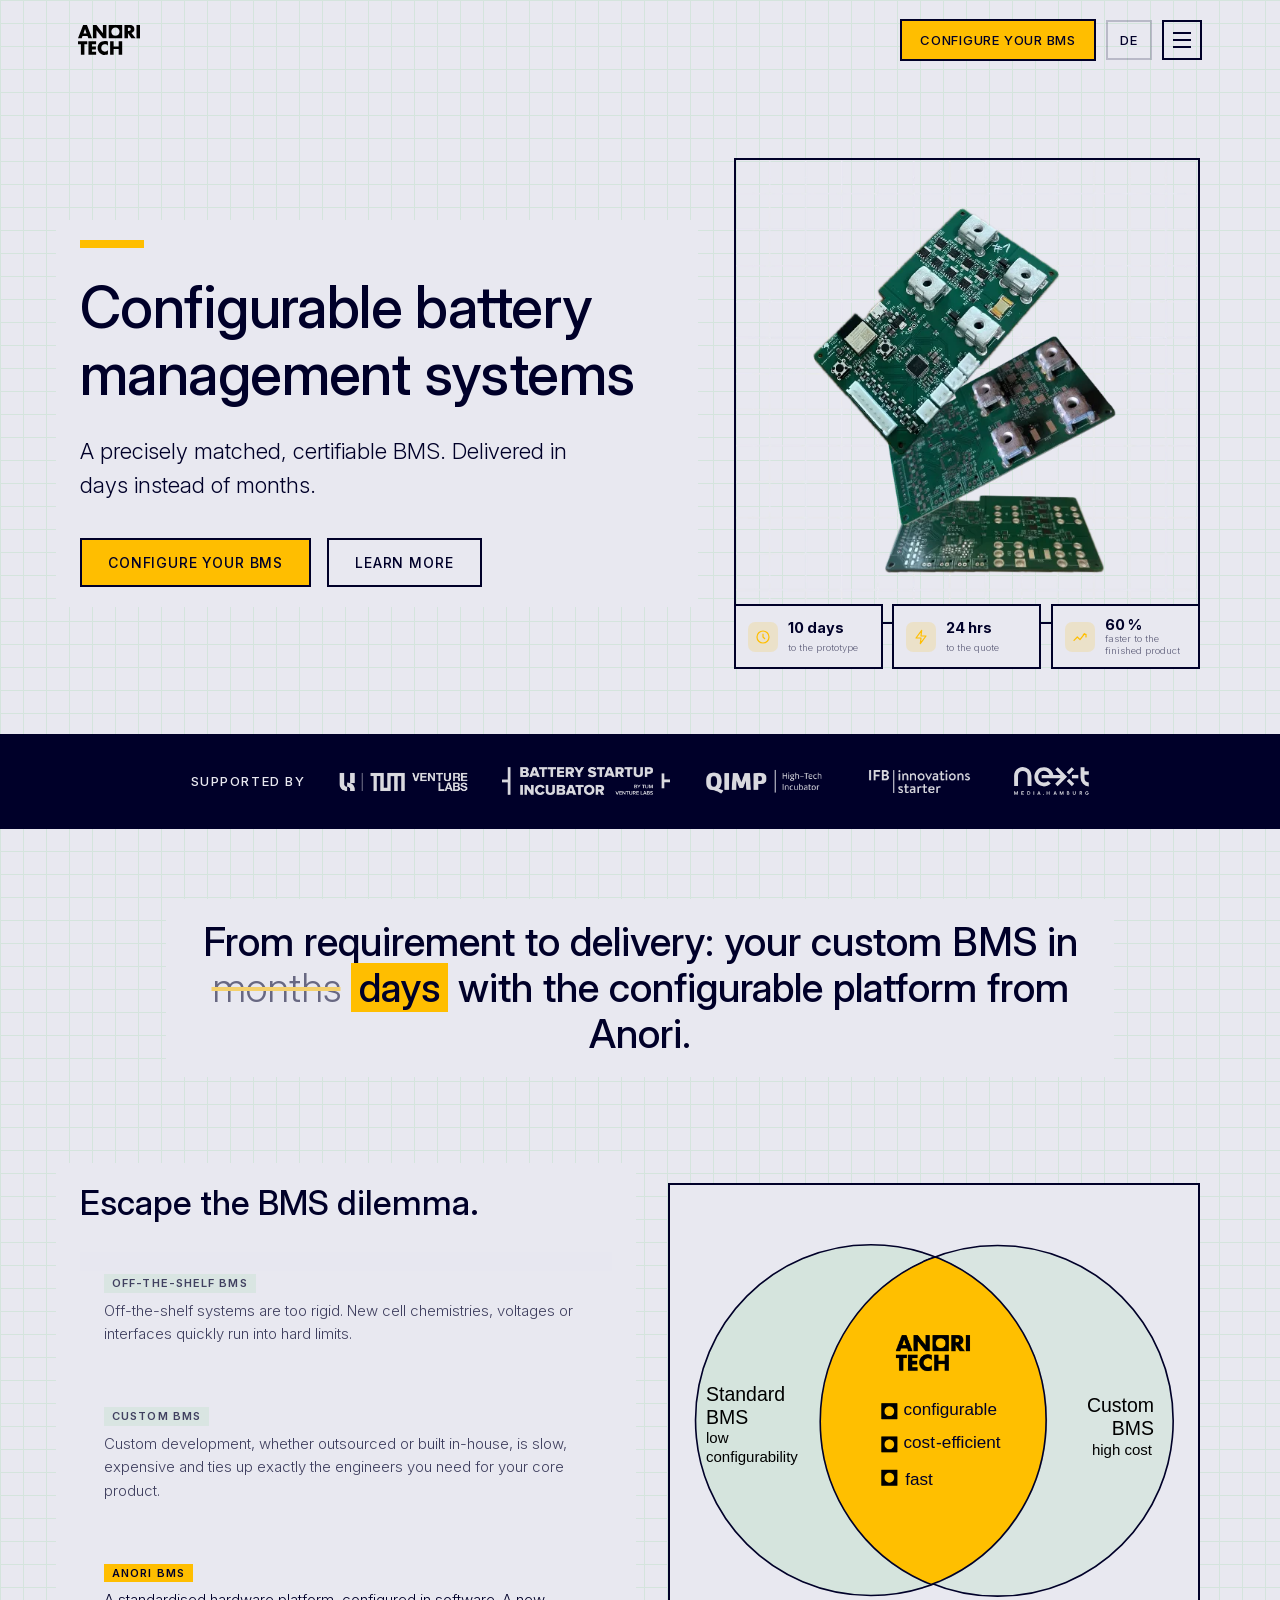
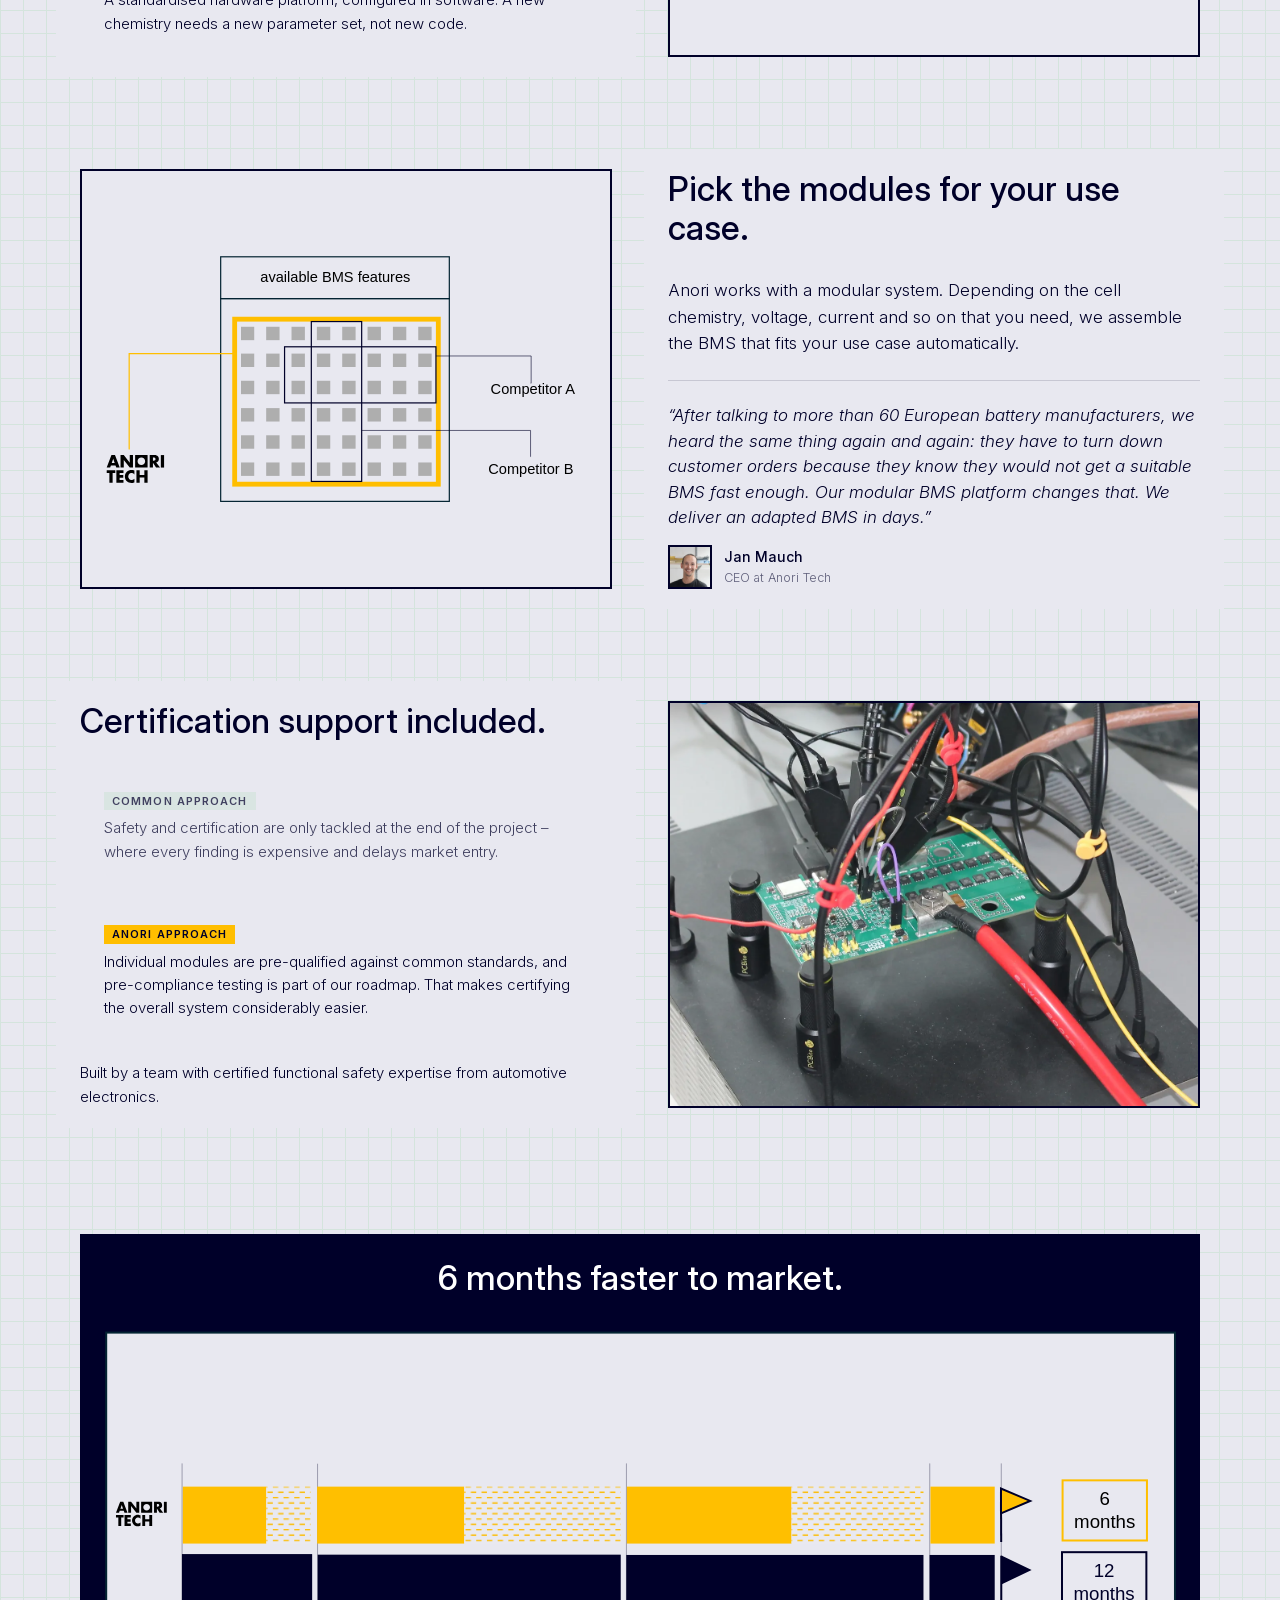
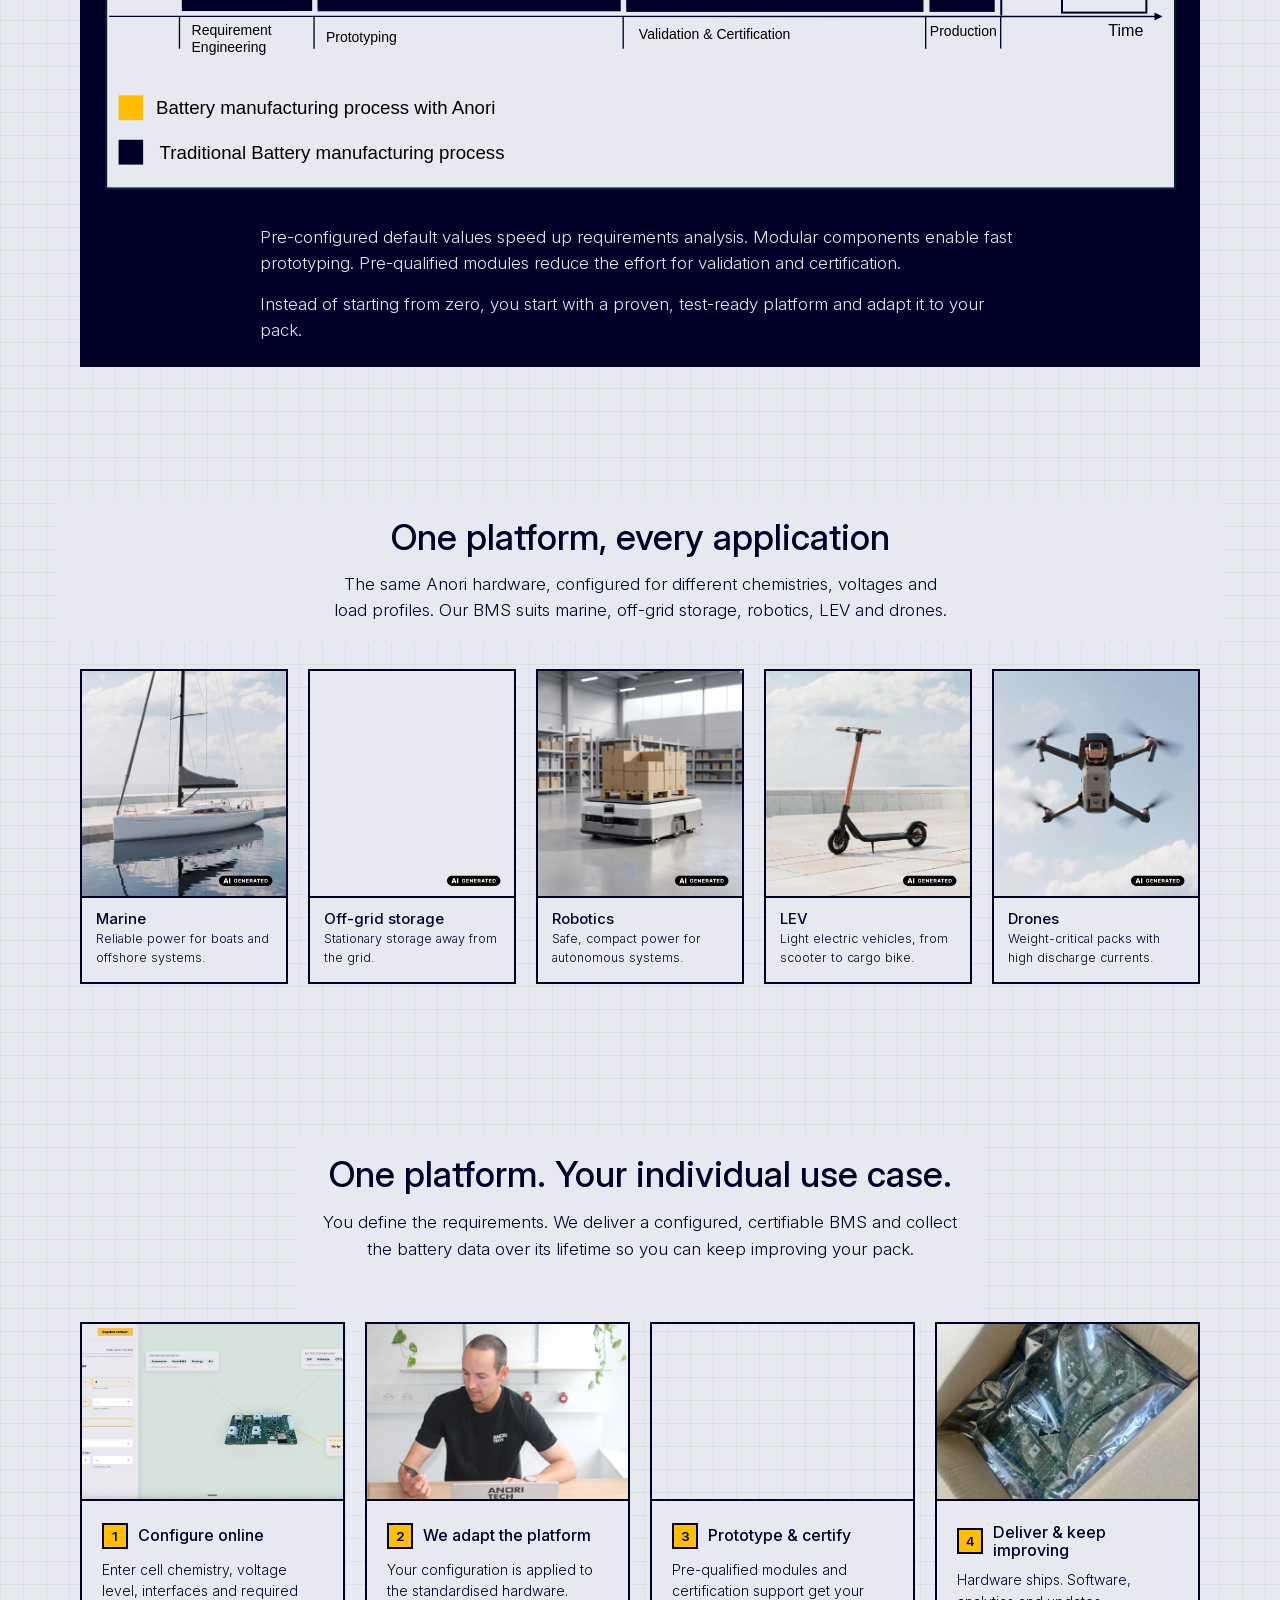
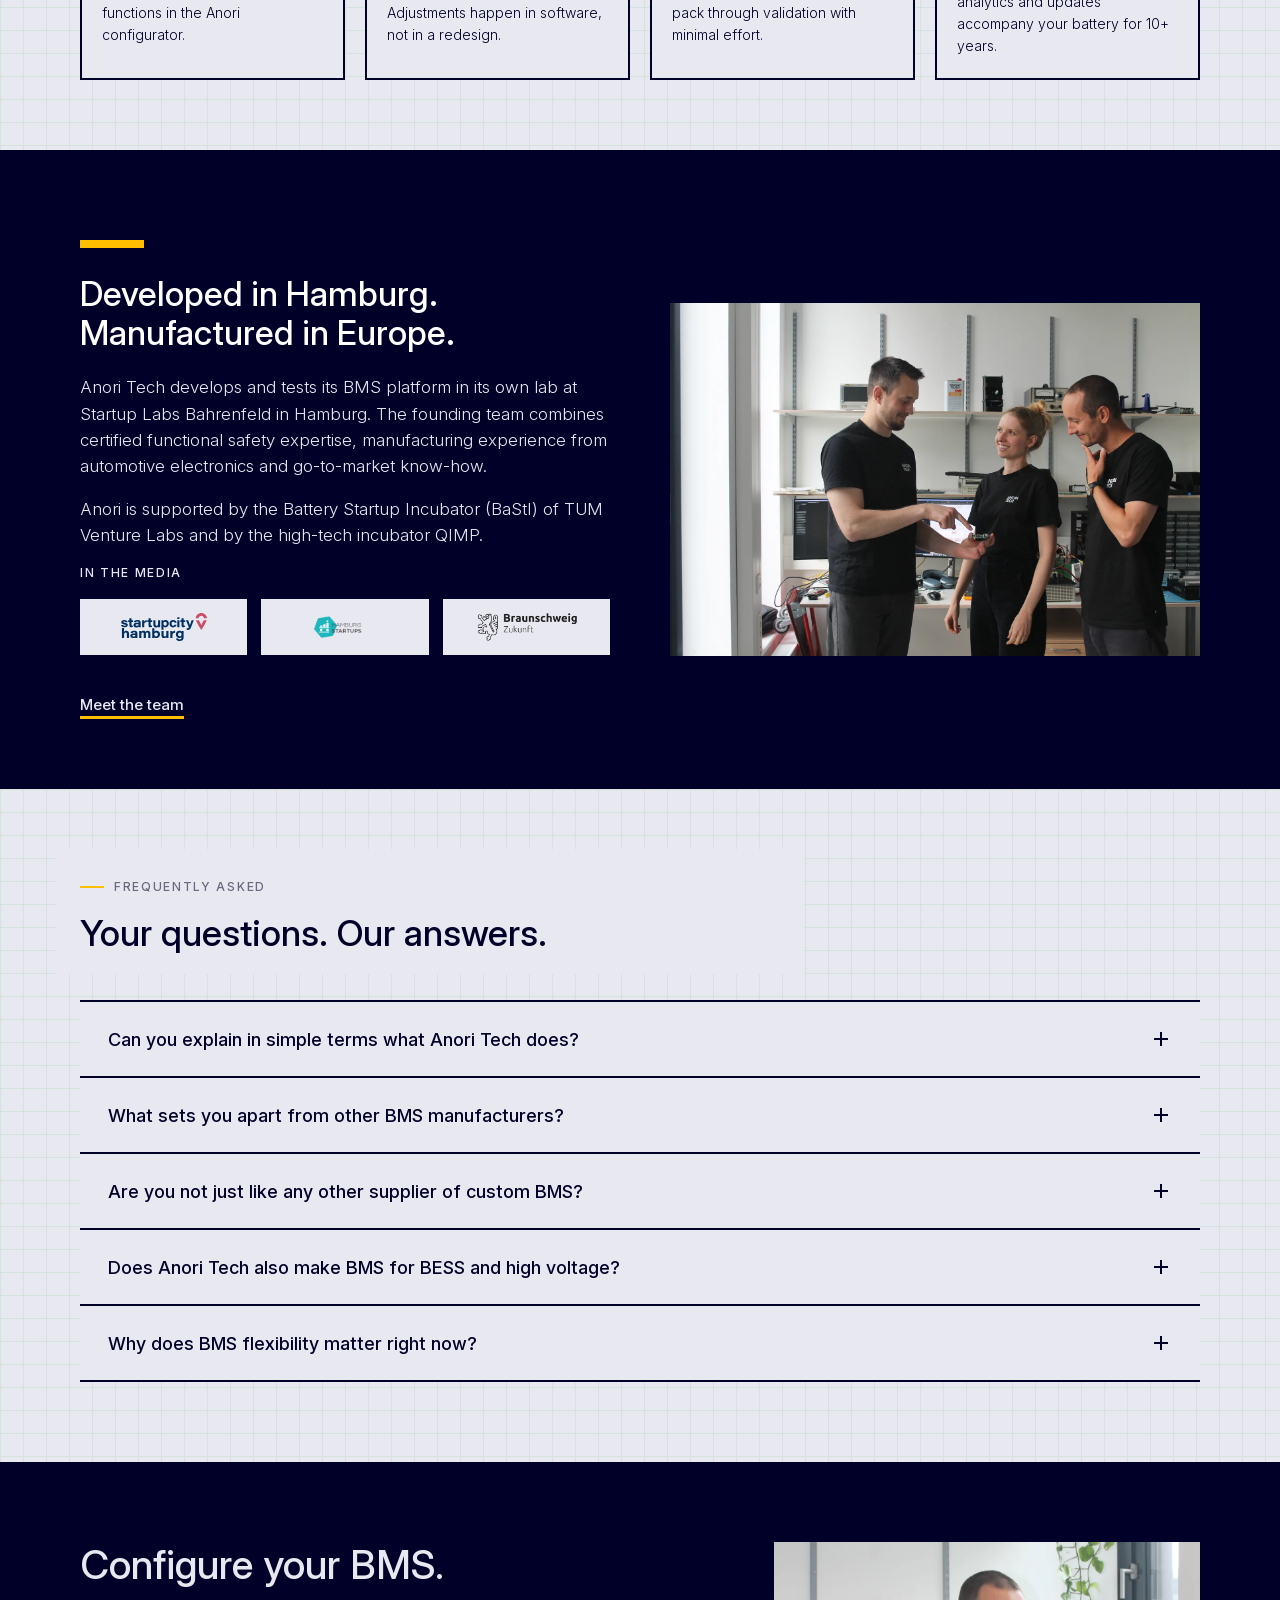
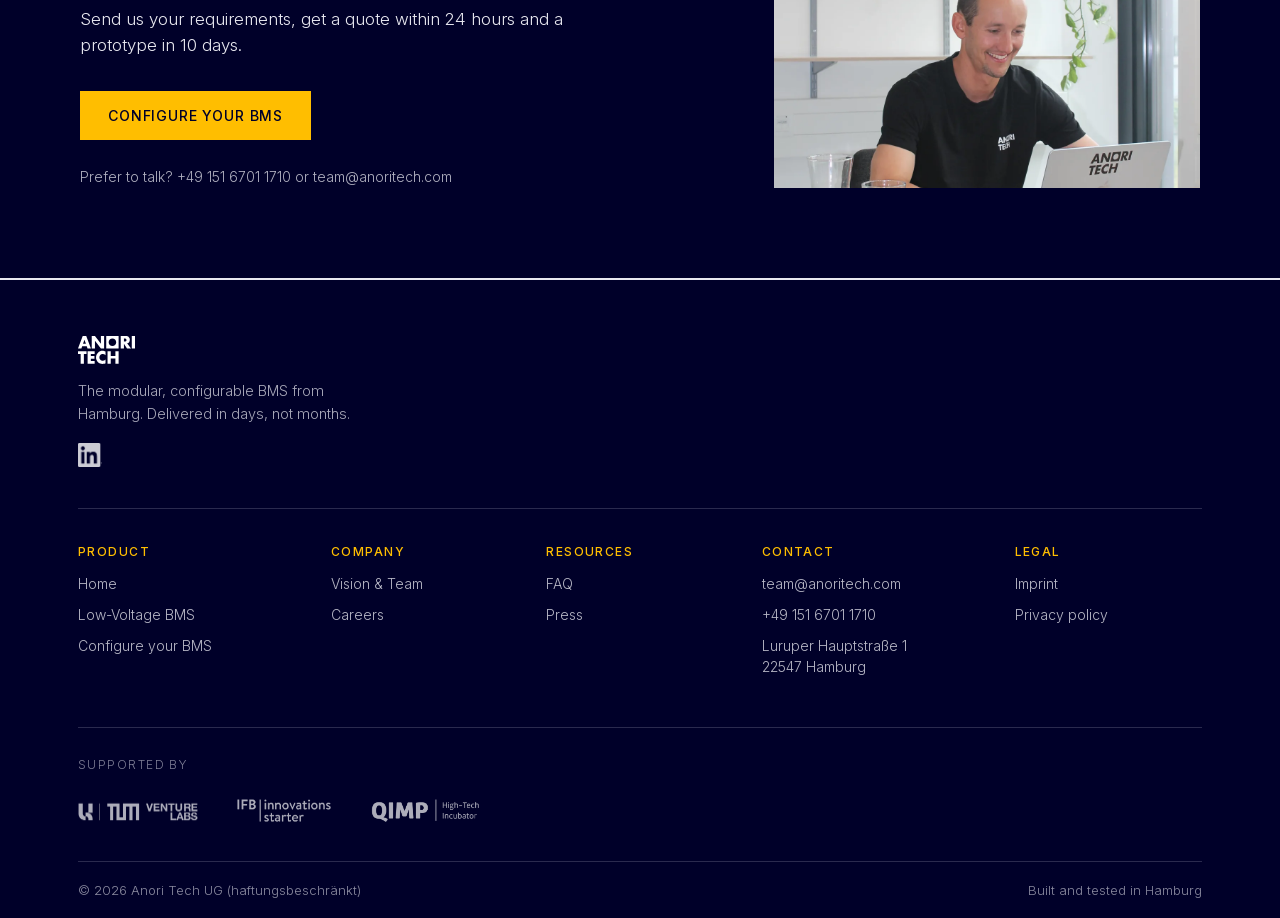
==== commit 642abe41: "Fix: Home-Link zeigte auf index.html statt /en/ (Duplicate-Content-Risiko)" ====
--- a/en/index.html
+++ b/en/index.html
@@ -475,8 +475,8 @@
       },
       "primaryImageOfPage": "https://anoritech.com/assets/img/og-en-home.jpg",
       "inLanguage": "en-GB",
-      "datePublished": "2026-08-14",
-      "dateModified": "2026-08-14"
+      "datePublished": "2026-08-31",
+      "dateModified": "2026-08-31"
     }
   ]
 }
@@ -494,7 +494,7 @@
 <nav id="nav-menu" aria-label="Main navigation" data-i18n-attr="aria-label:nav.aria.main">
   <button class="nav-close" aria-label="Close menu" data-i18n-attr="aria-label:nav.aria.close">&times;</button>
   <div class="nav-label" data-i18n="nav.label">Menu</div>
-  <a class="nav-link active" href="index.html" data-i18n="nav.home">Home</a>
+  <a class="nav-link active" href="/en/" data-i18n="nav.home">Home</a>
   <a class="nav-link" href="low-voltage-bms.html" data-i18n="nav.lv">Low-Voltage BMS</a>
   <a class="nav-link" href="vision-team.html" data-i18n="nav.vision">Vision &amp; Team</a>
   <a class="nav-link" href="https://nice-channel-658.notion.site/Careers-at-Anori-Tech-3834b6f765ee809885d5fef8bb0c7580" target="_blank" rel="noopener"><span data-i18n="nav.career">Careers</span></a>
@@ -507,7 +507,7 @@
 
 <header id="hdr">
   <div class="wrap hdr-inner">
-    <a class="hdr-logo" href="index.html" aria-label="Anori Tech, to the homepage" data-i18n-attr="aria-label:a11y.logohome">
+    <a class="hdr-logo" href="/en/" aria-label="Anori Tech, to the homepage" data-i18n-attr="aria-label:a11y.logohome">
       <img class="logo-dark" src="../assets/logos/anori-black.svg" alt="Anori Tech" width="130" height="30" loading="eager" decoding="async">
       <img class="logo-light" src="../assets/logos/anori-white.svg" alt="Anori Tech" width="130" height="30" loading="eager" decoding="async">
     </a>
@@ -839,7 +839,7 @@
     <div class="ft-cols">
       <div class="ft-col">
         <h4 data-i18n="ft.product">Product</h4>
-        <a href="index.html" data-i18n="nav.home2">Home</a>
+        <a href="/en/" data-i18n="nav.home2">Home</a>
         <a href="low-voltage-bms.html" data-i18n="nav.lv2">Low-Voltage BMS</a>
         <a href="konfigurieren.html" data-i18n="cta.configure6">Configure your BMS</a>
       </div>
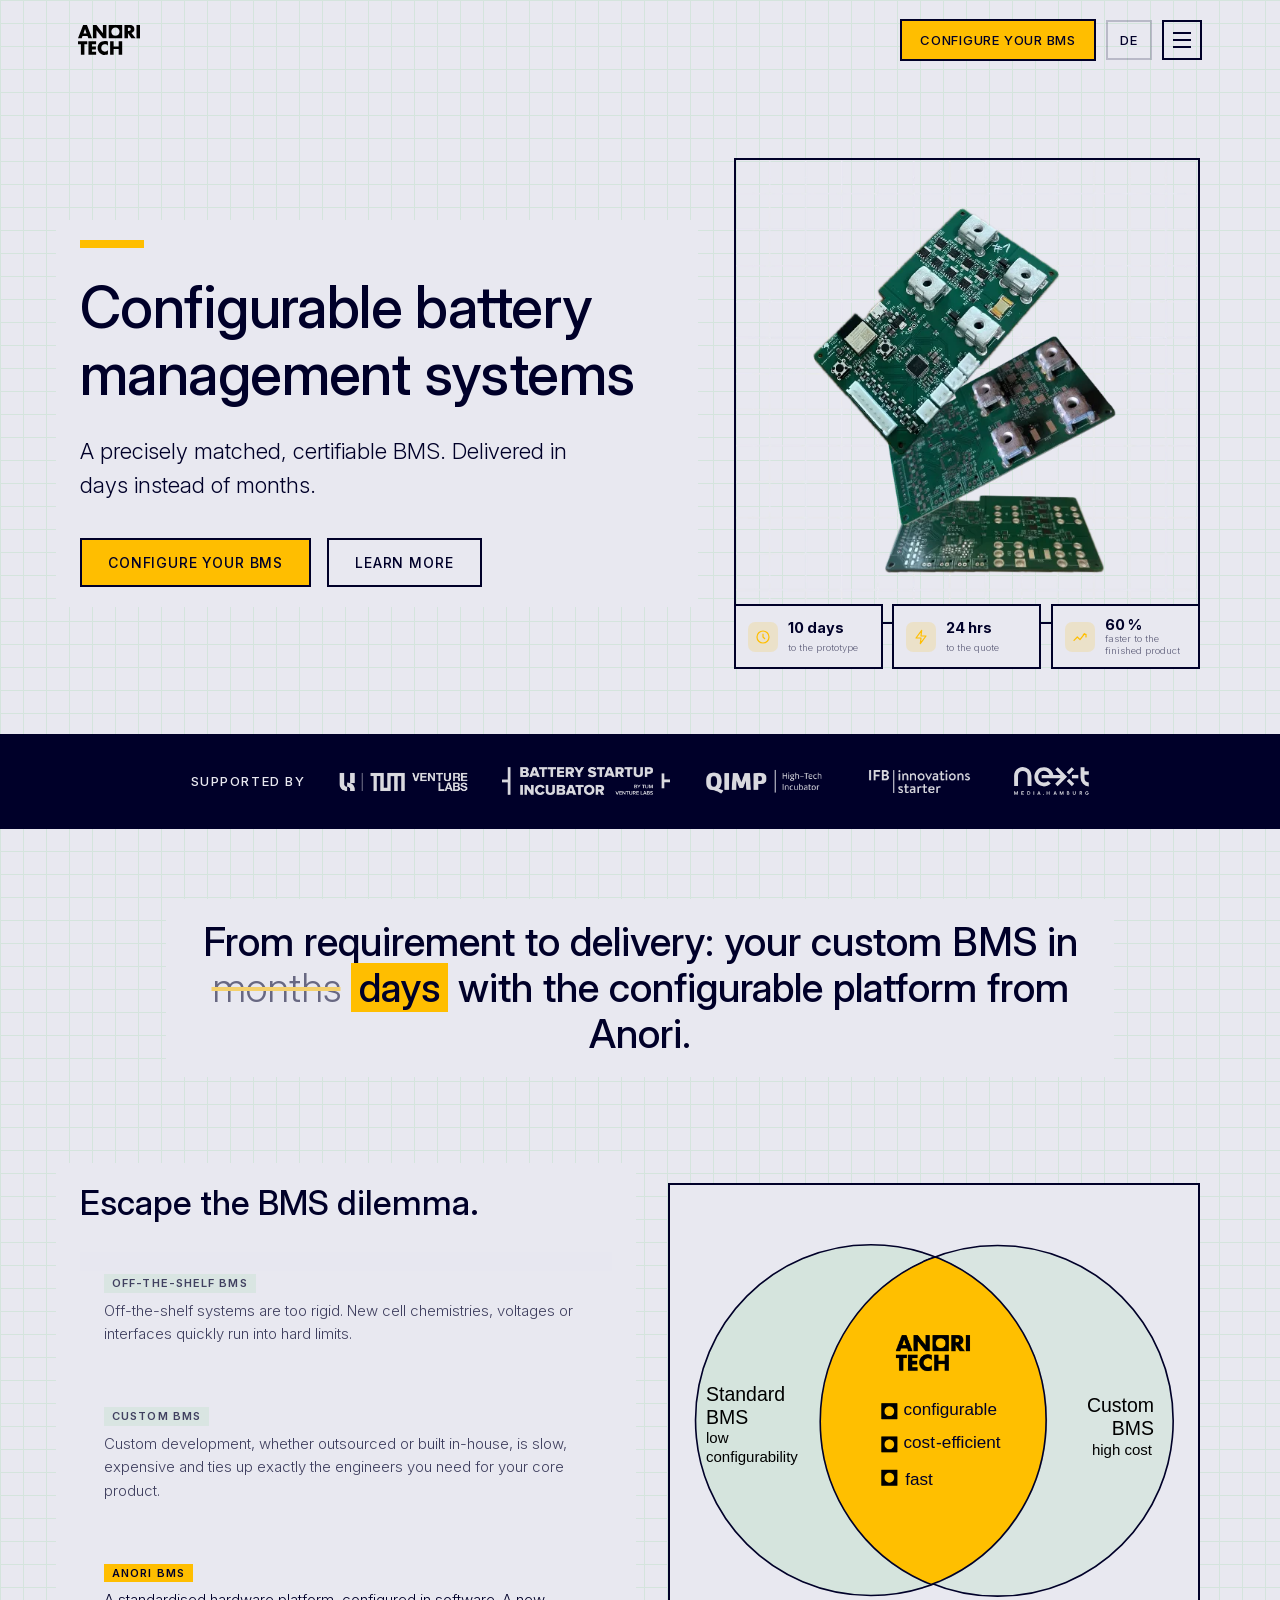
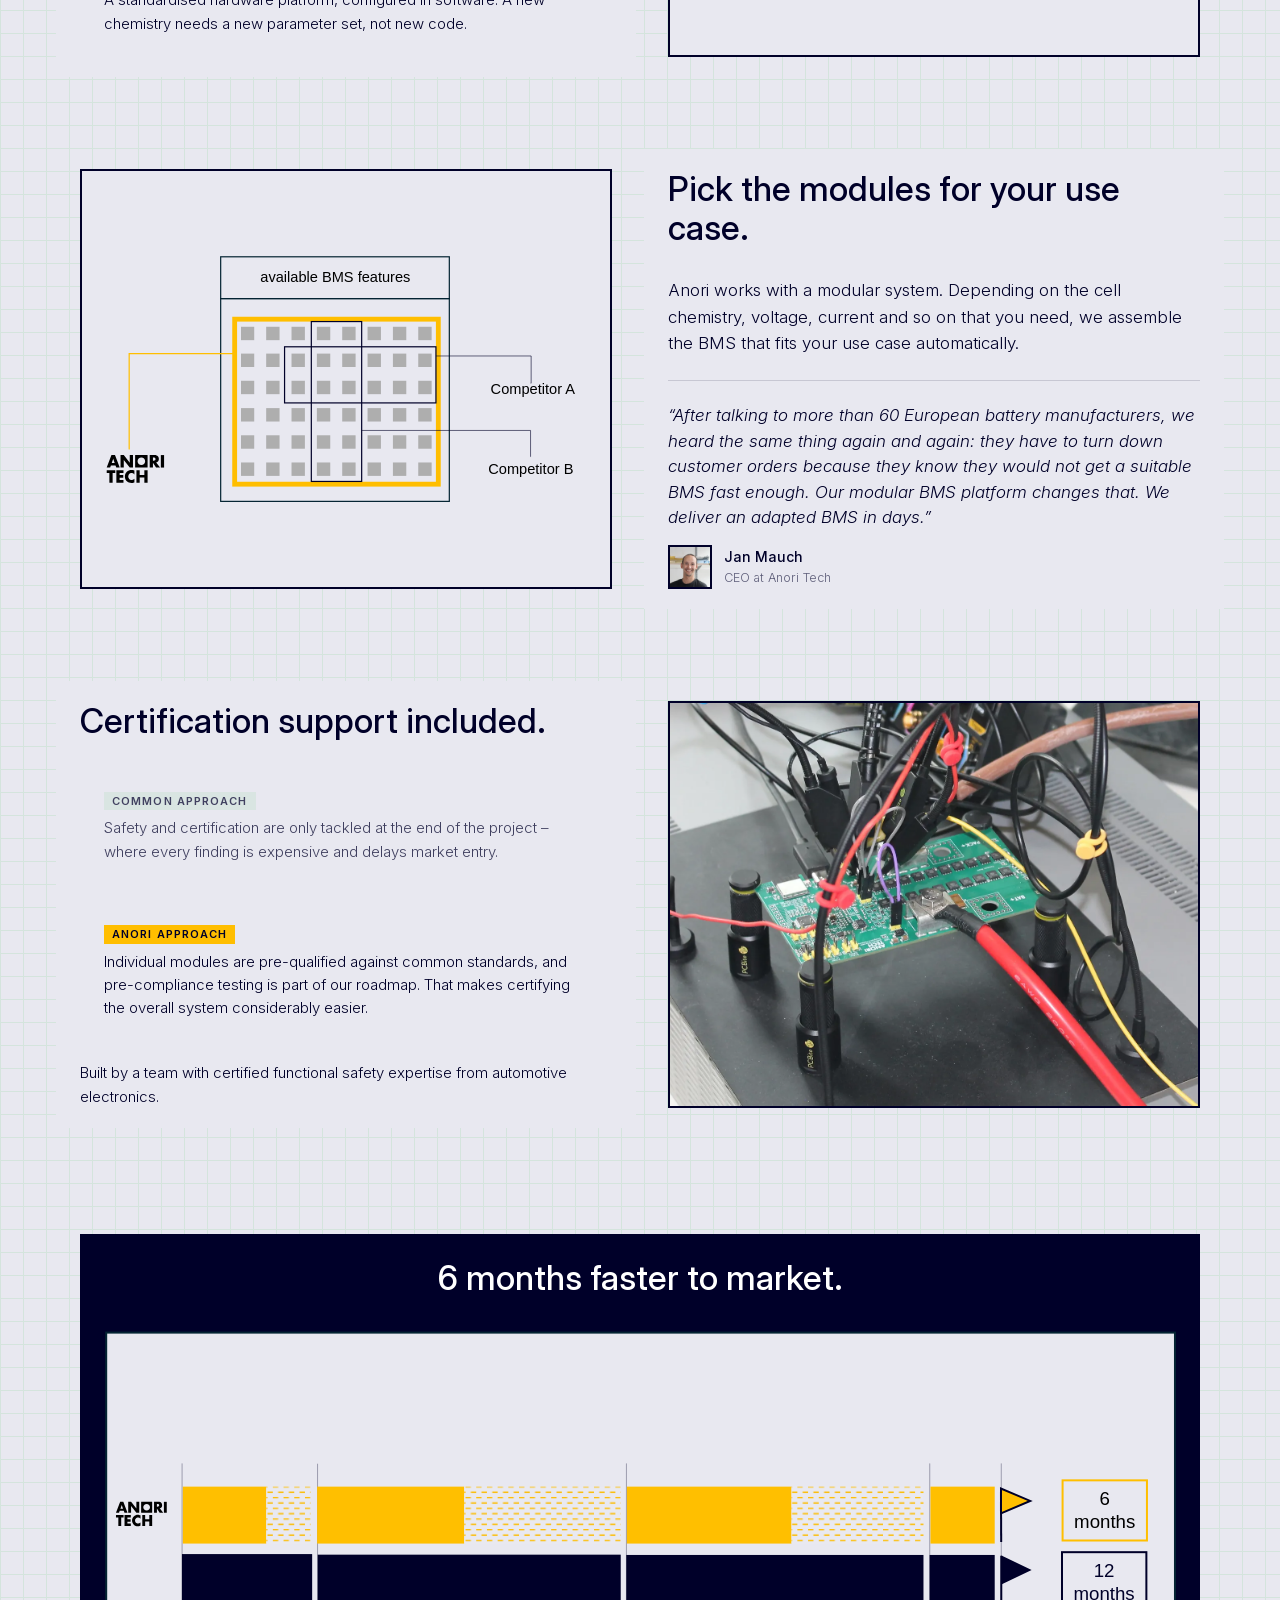
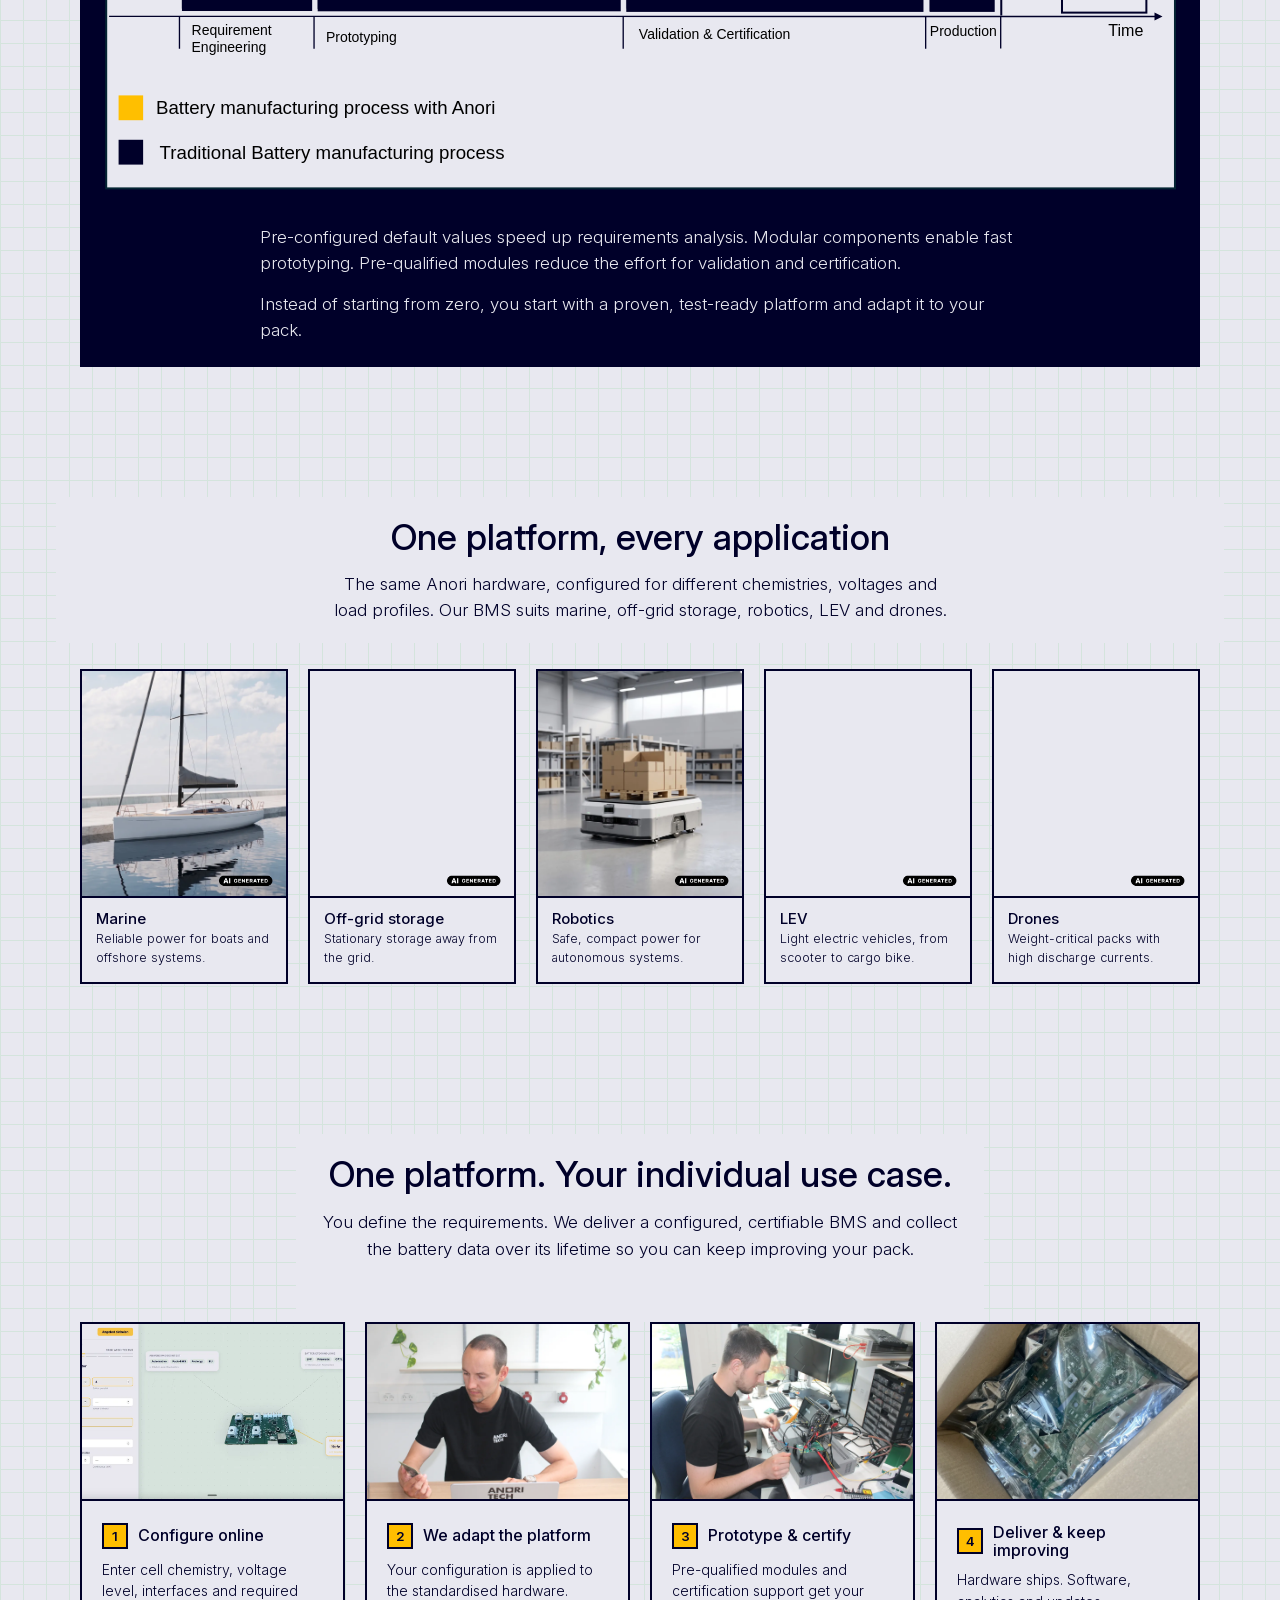
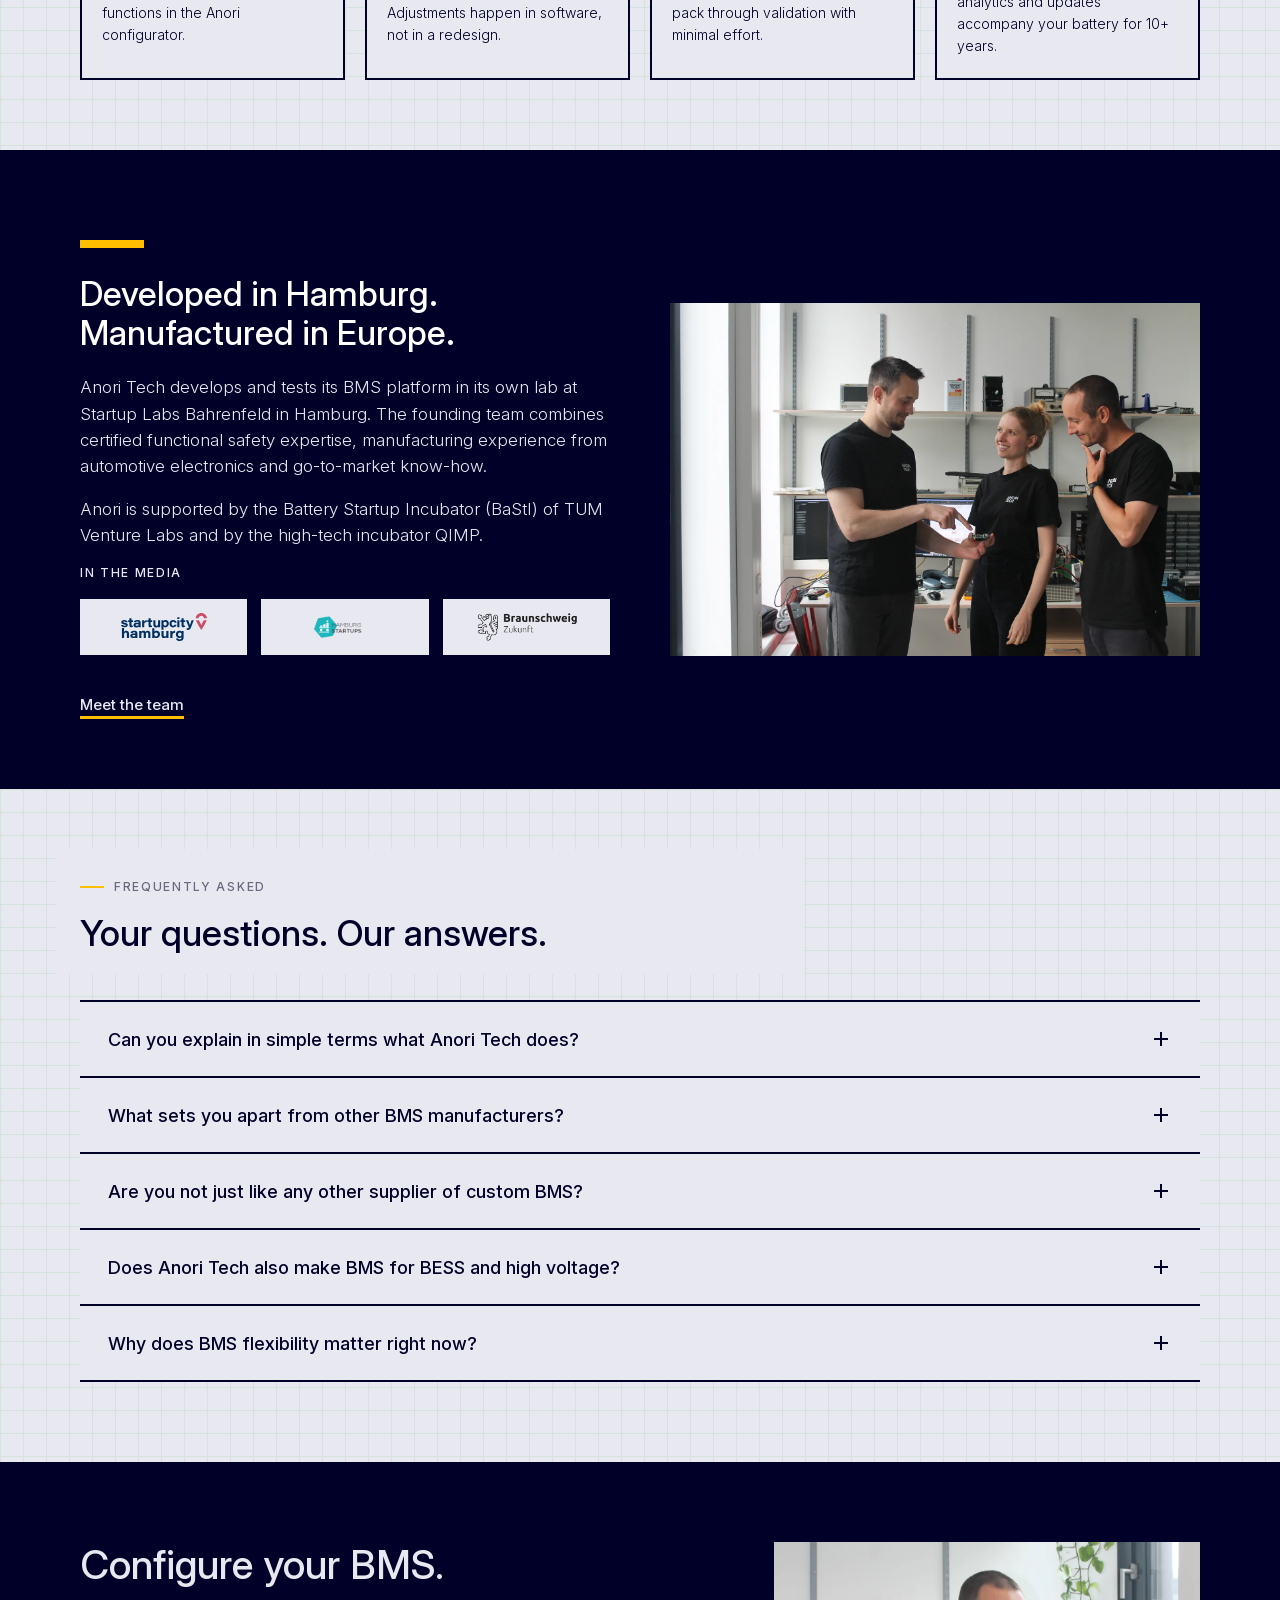
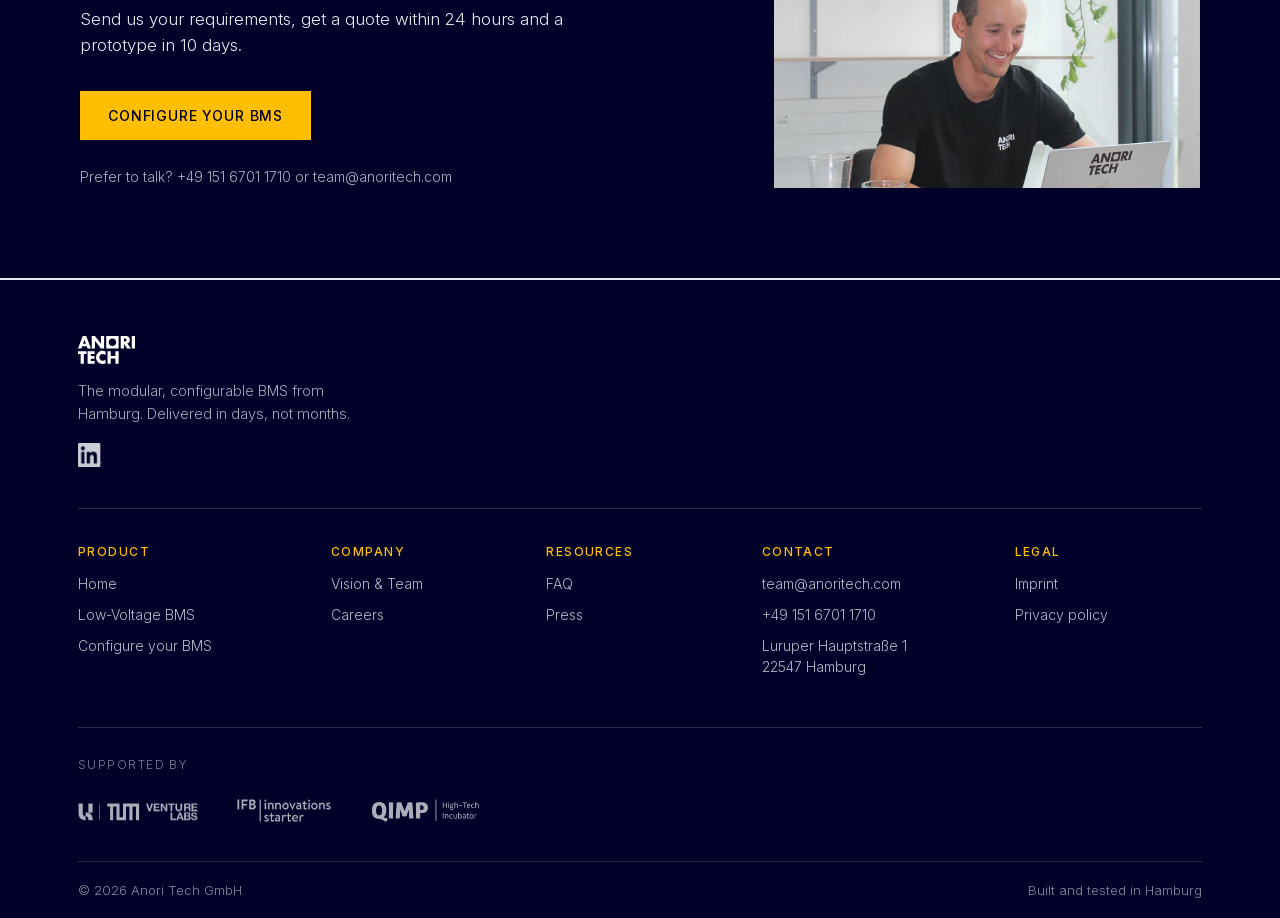
==== commit fecbf2ec: "Umfirmierung zur Anori Tech GmbH, neue Anschrift und drei Geschäftsführer - Firmierung UG (haftungsb" ====
--- a/en/index.html
+++ b/en/index.html
@@ -376,7 +376,7 @@
     {
       "@type": "Organization",
       "@id": "https://anoritech.com/#organization",
-      "name": "Anori Tech UG (haftungsbeschränkt)",
+      "name": "Anori Tech GmbH",
       "alternateName": [
         "Anori Tech",
         "Anoritech",
@@ -392,7 +392,7 @@
       "email": "team@anoritech.com",
       "telephone": "+4915167011710",
       "foundingDate": "2025-11-28",
-      "legalName": "Anori Tech UG (haftungsbeschränkt)",
+      "legalName": "Anori Tech GmbH",
       "address": {
         "@type": "PostalAddress",
         "streetAddress": "Luruper Hauptstraße 1",
@@ -877,7 +877,7 @@
     </div>
 
     <div class="ft-bottom">
-      <div>&copy; <span data-year>2026</span> Anori Tech UG (haftungsbeschränkt)</div>
+      <div>&copy; <span data-year>2026</span> Anori Tech GmbH</div>
       <div data-i18n="ft.madein">Built and tested in Hamburg</div>
     </div>
   </div>
